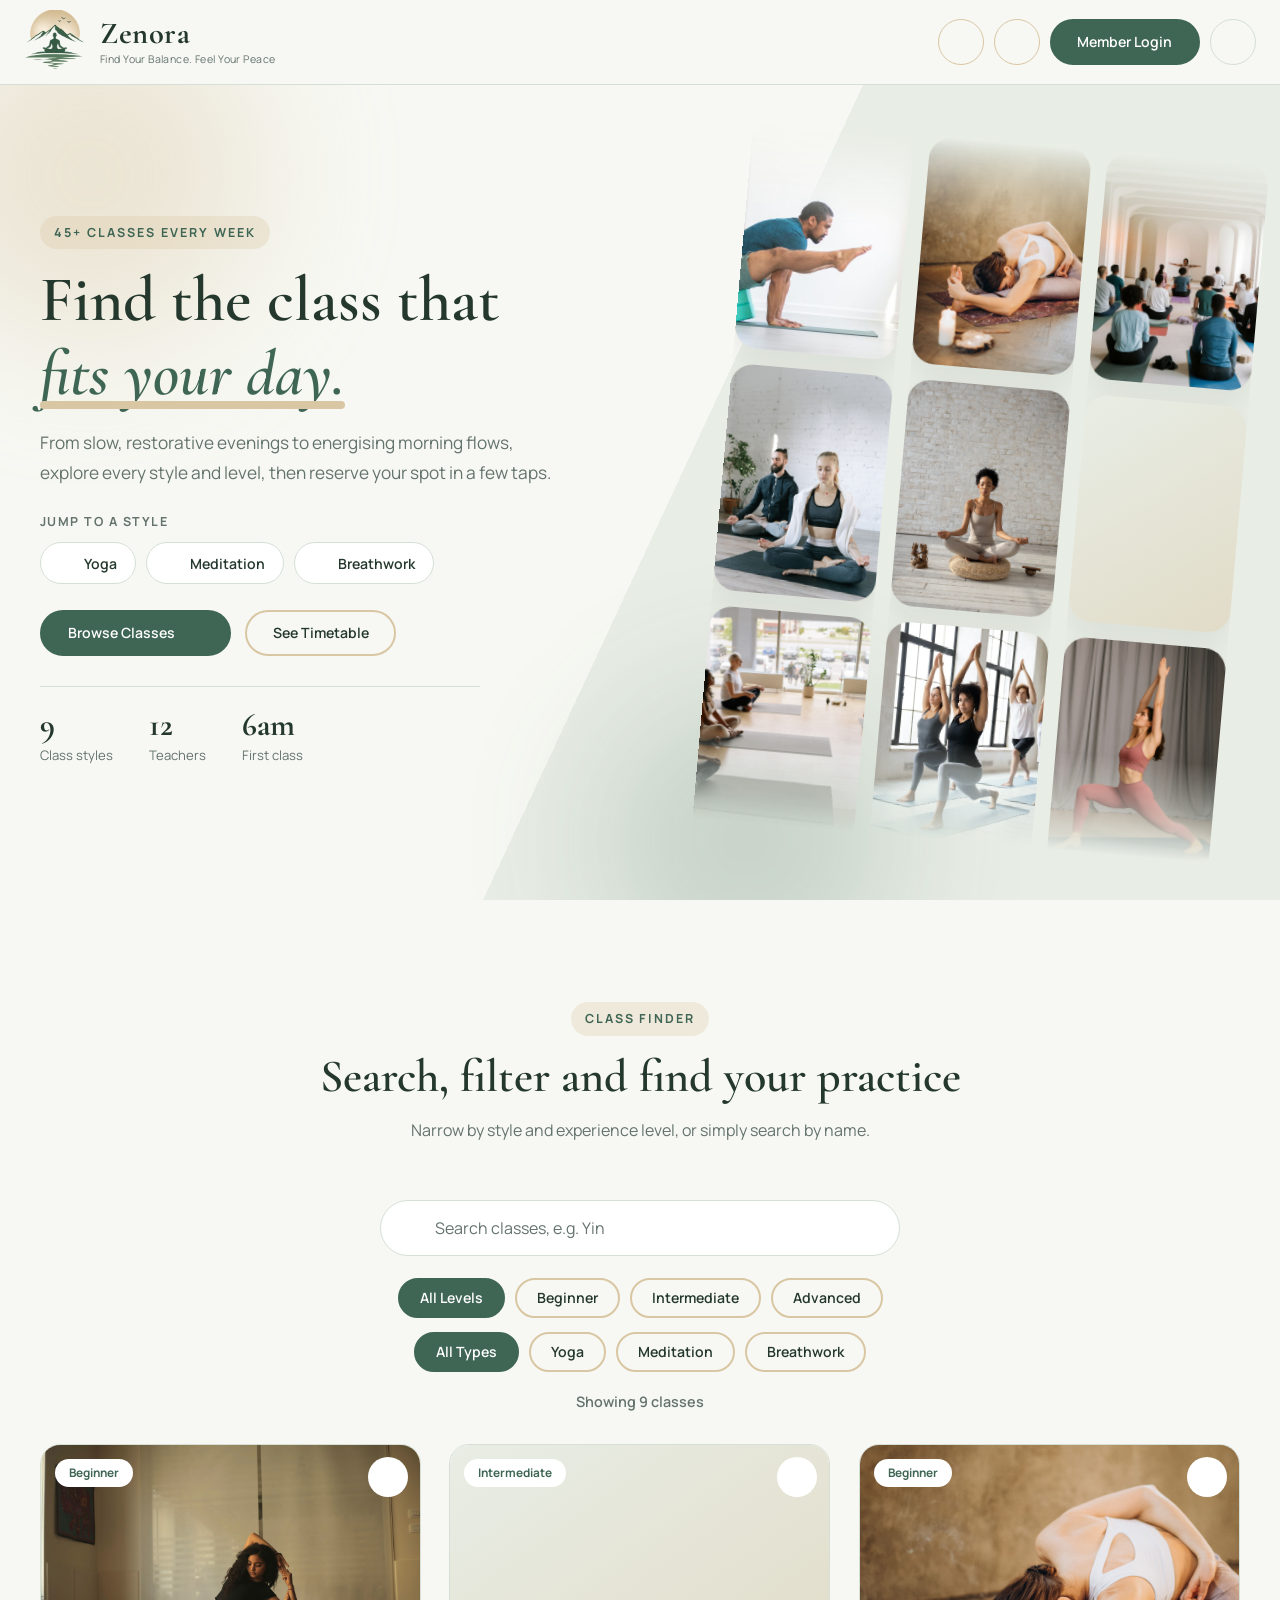
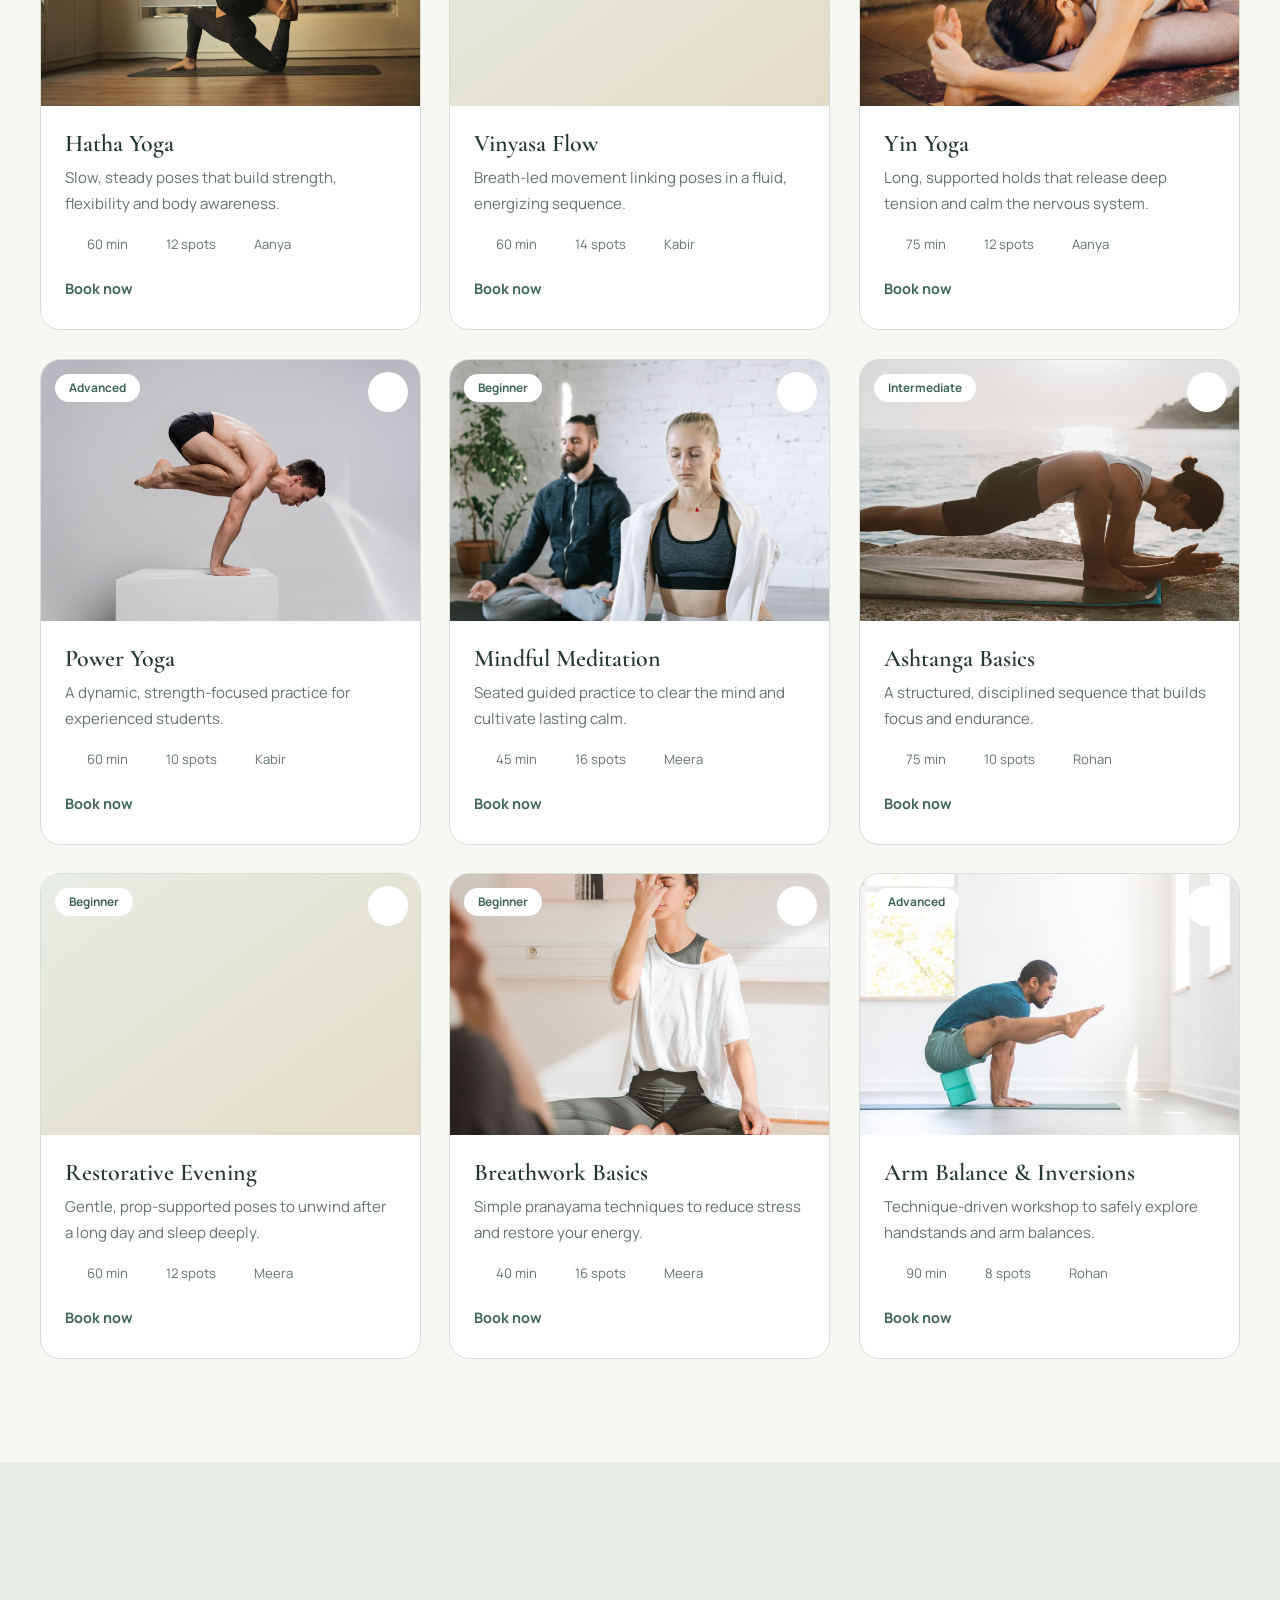
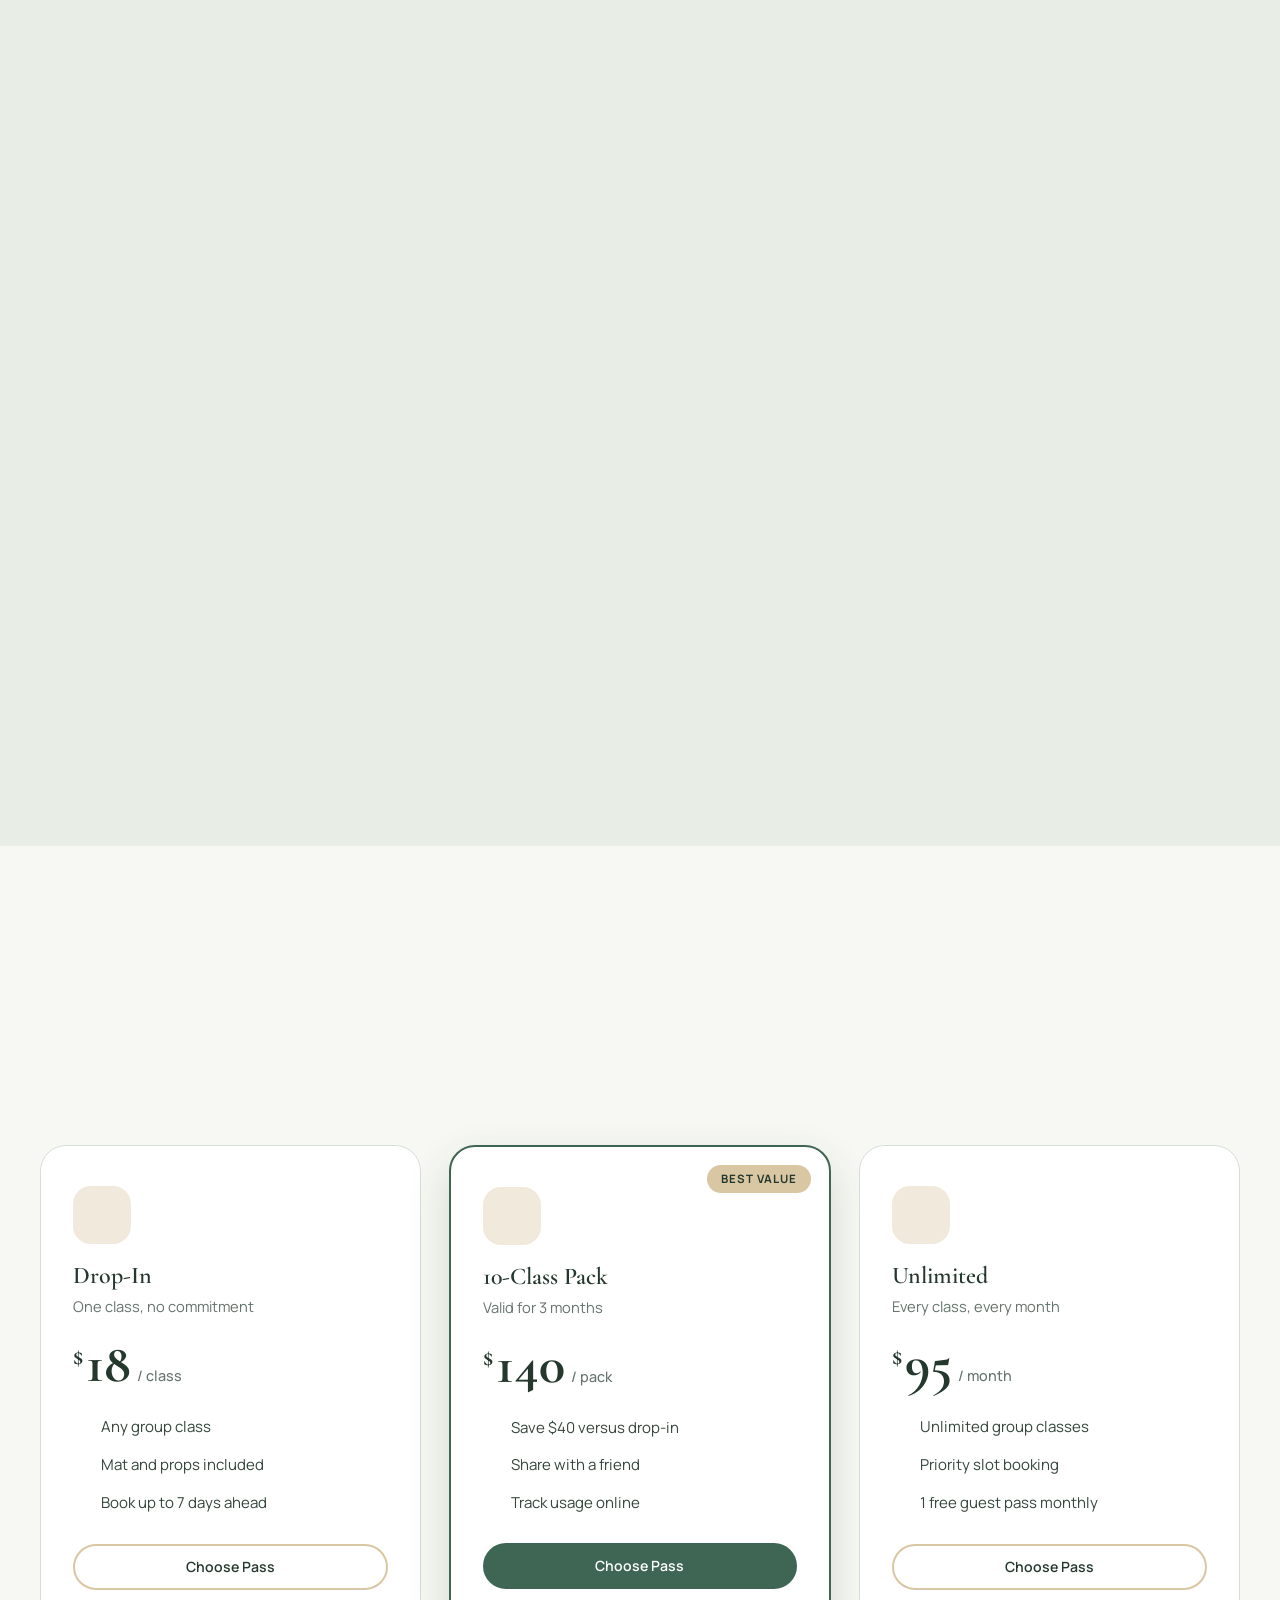
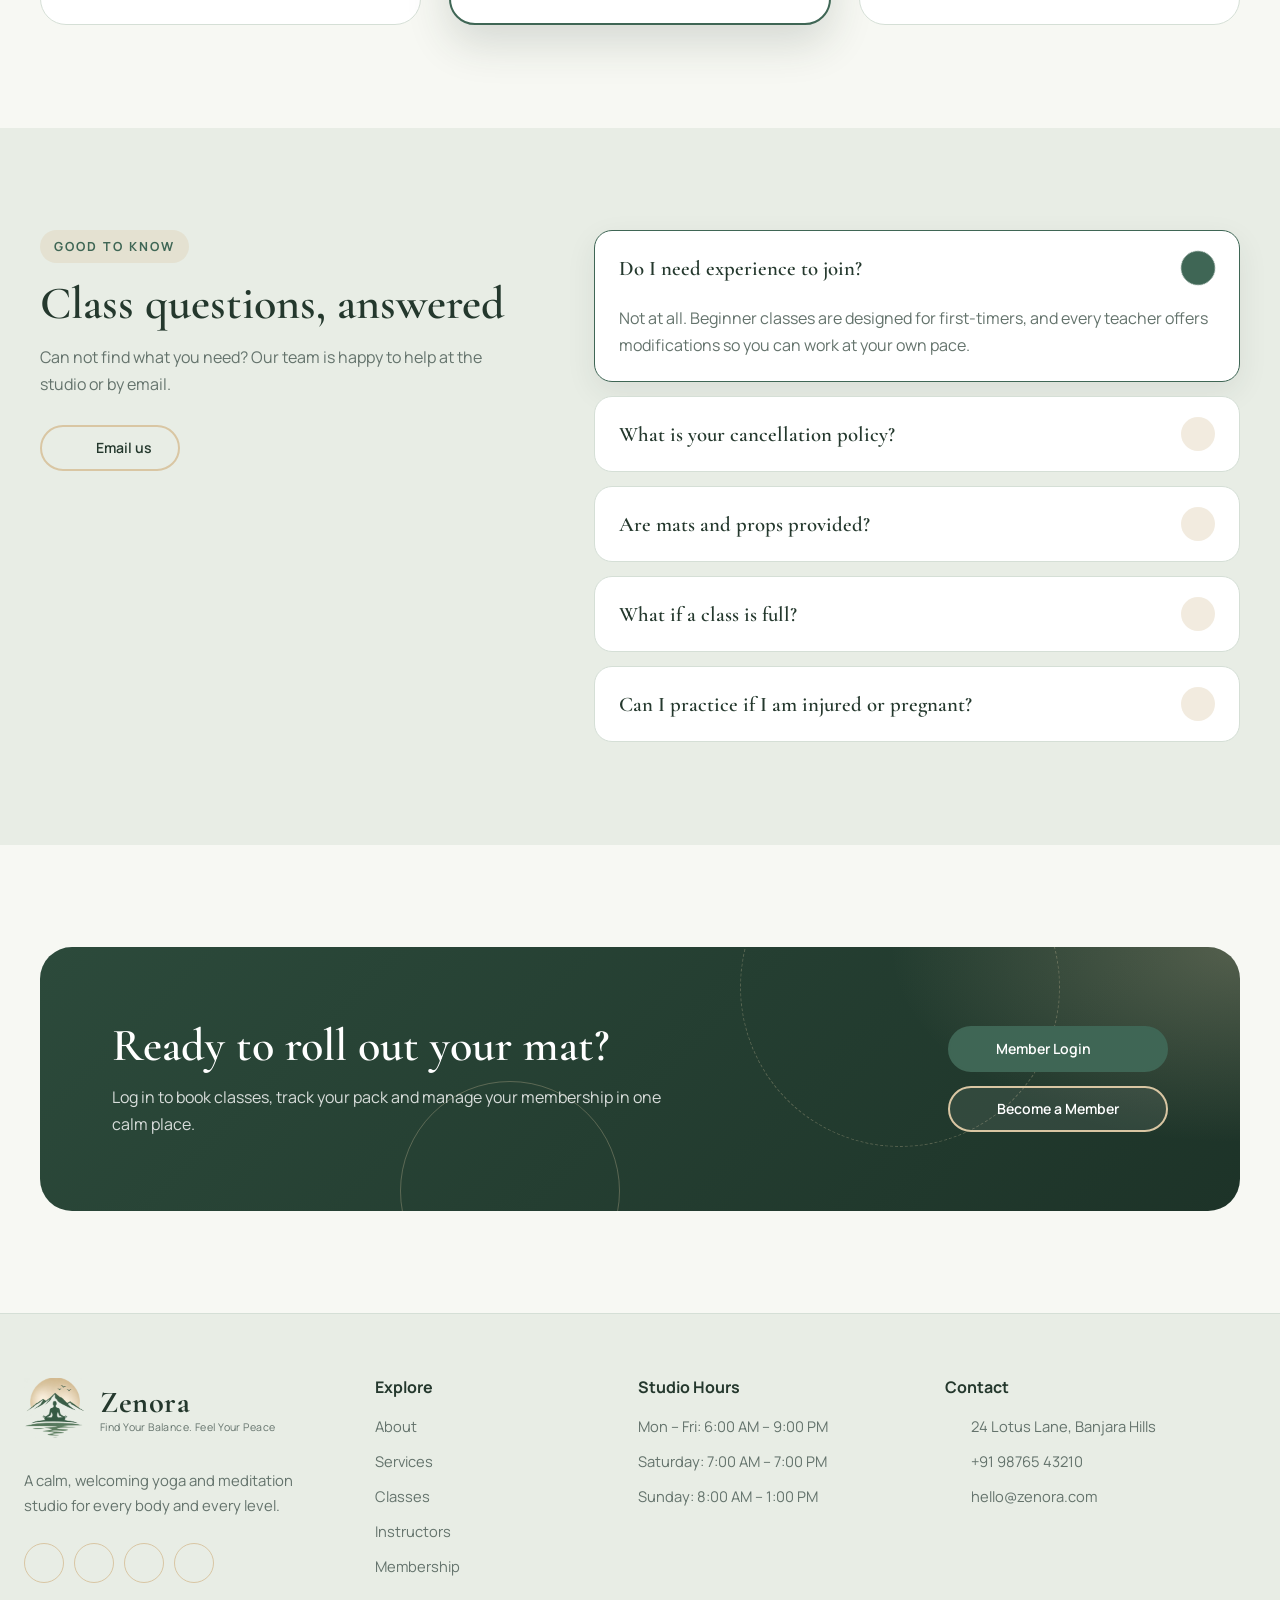
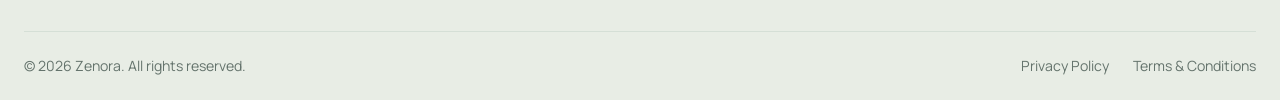
==== classes.html @ 4a1f75f4 "yoga studio" ====
<!DOCTYPE html>
<html lang="en" dir="ltr">

<head>
    <meta charset="UTF-8" />
    <meta name="viewport" content="width=device-width, initial-scale=1.0" />
    <title>Classes | Zenora Yoga & Meditation Studio</title>
    <meta name="description"
        content="Browse Zenora yoga, meditation and breathwork classes. Filter by level, view the weekly timetable and book your spot." />
    <link rel="icon" type="image/png" href="images/logo%201.png" />

    <!-- Apply saved theme + direction before paint (prevents flash) -->
    <script>
        try {
            var t = localStorage.getItem("zenora-theme");
            var d = localStorage.getItem("zenora-dir");
            if (t === "dark") document.documentElement.setAttribute("data-theme", "dark");
            if (d === "rtl") document.documentElement.setAttribute("dir", "rtl");
        } catch (e) { }
    </script>

    <link rel="preconnect" href="https://fonts.googleapis.com" />
    <link rel="preconnect" href="https://fonts.gstatic.com" crossorigin />
    <link
        href="https://fonts.googleapis.com/css2?family=Cormorant+Garamond:wght@500;600;700&family=Manrope:wght@400;500;600;700&display=swap"
        rel="stylesheet" />
    <link rel="stylesheet" href="classes.css" />
</head>

<body>

    <!-- ================= HEADER (3 equal-gap divs) ================= -->
    <header class="header" id="header">
        <div class="container header-inner">

            <!-- DIV 1: Logo + brand name + tagline -->
            <div class="header-brand">
                <a href="index.html" class="brand" aria-label="Zenora home">
                    <img class="brand-logo" src="images/logo%201.png" alt="" />
                    <span class="brand-text">
                        <span class="brand-name">Zenora</span>
                        <span class="brand-tagline">Find Your Balance. Feel Your Peace</span>
                    </span>
                </a>
            </div>

            <!-- DIV 2: Navigation links -->
            <nav class="nav" id="nav" aria-label="Main navigation">
                <ul class="nav-list">
                    <li class="has-dropdown">
                        <a href="index.html" aria-haspopup="true">Home <i data-lucide="chevron-down"
                                class="dd-icon"></i></a>
                        <ul class="dropdown">
                            <li><a href="index.html">Home 1 <small>Classic</small></a></li>
                            <li><a href="home-2.html">Home 2 <small>Premium</small></a></li>
                        </ul>
                    </li>
                    <li><a href="about.html">About</a></li>
                    <li><a href="services.html">Services</a></li>
                    <li><a href="classes.html" class="active">Classes</a></li>
                    <li><a href="instructors.html">Instructors</a></li>
                    <li><a href="membership.html">Membership</a></li>
                    <li><a href="dashboard.html">Dashboard</a></li>
                    <li class="nav-cta-item"><a href="login.html" class="btn btn-primary">Member Login</a></li>
                </ul>
            </nav>

            <!-- DIV 3: Action buttons + the single CTA -->
            <div class="header-actions">
                <button class="icon-btn" id="rtlToggle" aria-label="Toggle right-to-left layout" title="RTL / LTR">
                    <i data-lucide="arrow-left-right"></i>
                </button>
                <button class="icon-btn" id="themeToggle" aria-label="Toggle dark mode" title="Light / Dark">
                    <i data-lucide="moon" class="icon-moon"></i>
                    <i data-lucide="sun" class="icon-sun"></i>
                </button>
                <a href="login.html" class="btn btn-primary header-cta">Member Login</a>
                <button class="icon-btn burger" id="burger" aria-label="Open menu" aria-expanded="false">
                    <i data-lucide="menu"></i>
                </button>
            </div>

        </div>
    </header>

    <main>

        <!-- ================= 1. HERO (text panel + moving photo columns) ================= -->
        <section class="cl-hero" id="top">
            <span class="cl-blob cl-blob-1"></span>
            <span class="cl-blob cl-blob-2"></span>

            <div class="container cl-hero-inner">
                <div class="cl-hero-copy">
                    <span class="eyebrow cl-fade" style="--d:.1s">45+ Classes Every Week</span>
                    <h1 class="cl-fade" style="--d:.2s">Find the class that <span class="cl-underline">fits your day.</span></h1>
                    <p class="cl-hero-lead cl-fade" style="--d:.3s">
                        From slow, restorative evenings to energising morning flows, explore every style and level,
                        then reserve your spot in a few taps.
                    </p>

                    <div class="cl-quick cl-fade" style="--d:.4s">
                        <span>Jump to a style</span>
                        <div class="cl-quick-row">
                            <button data-jump="yoga"><i data-lucide="flower-2"></i> Yoga</button>
                            <button data-jump="meditation"><i data-lucide="brain"></i> Meditation</button>
                            <button data-jump="breathwork"><i data-lucide="wind"></i> Breathwork</button>
                        </div>
                    </div>

                    <div class="cl-hero-btns cl-fade" style="--d:.5s">
                        <a href="#finder" class="btn btn-primary">Browse Classes <i data-lucide="arrow-down"></i></a>
                        <a href="#timetable" class="btn btn-secondary">See Timetable</a>
                    </div>

                    <div class="cl-hero-stats cl-fade" style="--d:.6s">
                        <div><strong>9</strong><span>Class styles</span></div>
                        <div><strong>12</strong><span>Teachers</span></div>
                        <div><strong>6am</strong><span>First class</span></div>
                    </div>
                </div>

                <div class="cl-hero-reel" aria-hidden="true">
                    <div class="cl-col cl-col-up">
                        <div class="cl-track">
                            <div class="cl-tile"><img src="./images/arm balance.jpg" alt="" onerror="this.style.display='none'" /></div>
                            <div class="cl-tile"><img src="./images/meditation1.jpg" alt="" onerror="this.style.display='none'" /></div>
                            <div class="cl-tile"><img src="./images/group.jpg" alt="" onerror="this.style.display='none'" /></div>
                            <div class="cl-tile"><img src="./images/power yoga.jpg" alt="" onerror="this.style.display='none'" /></div>
                            <div class="cl-tile"><img src="./images/yoga 1.jpg" alt="" onerror="this.style.display='none'" /></div>
                            <div class="cl-tile"><img src="./images/hatha yoga.jpg" alt="" onerror="this.style.display='none'" /></div>
                        </div>
                    </div>
                    <div class="cl-col cl-col-down">
                        <div class="cl-track">
                            <div class="cl-tile"><img src="./images/yin yoga.jpg" alt="" onerror="this.style.display='none'" /></div>
                            <div class="cl-tile"><img src="./images/meditation.jpg" alt="" onerror="this.style.display='none'" /></div>
                            <div class="cl-tile"><img src="./images/yoga 3.jpg" alt="" onerror="this.style.display='none'" /></div>
                            <div class="cl-tile"><img src="./images/breath.jpg" alt="" onerror="this.style.display='none'" /></div>
                            <div class="cl-tile"><img src="https://images.pexels.com/photos/4534605/pexels-photo-4534605.jpeg?auto=compress&cs=tinysrgb&w=700" alt="" onerror="this.style.display='none'" /></div>
                            <div class="cl-tile"><img src="./images/group class1.jpg" alt="" onerror="this.style.display='none'" /></div>
                        </div>
                    </div>
                    <div class="cl-col cl-col-up cl-col-slow">
                        <div class="cl-track">
                            <div class="cl-tile"><img src="./images/wellness.jpg" alt="" onerror="this.style.display='none'" /></div>
                            <div class="cl-tile"><img src="https://images.pexels.com/photos/3822139/pexels-photo-3822139.jpeg?auto=compress&cs=tinysrgb&w=700" alt="" onerror="this.style.display='none'" /></div>
                            <div class="cl-tile"><img src="./images/yoga flow.jpg" alt="" onerror="this.style.display='none'" /></div>
                            <div class="cl-tile"><img src="./images/hatha yoga.jpg" alt="" onerror="this.style.display='none'" /></div>
                            <div class="cl-tile"><img src="https://images.pexels.com/photos/3822139/pexels-photo-3822139.jpeg?auto=compress&cs=tinysrgb&w=700" alt="" onerror="this.style.display='none'" /></div>
                            <div class="cl-tile"><img src="./images/astanga yoga.jpg" alt="" onerror="this.style.display='none'" /></div>
                        </div>
                    </div>
                </div>
            </div>
        </section>

        <!-- ================= 2. CLASS FINDER ================= -->
        <section class="section" id="finder">
            <div class="container">
                <div class="section-head cl-reveal">
                    <span class="eyebrow">Class Finder</span>
                    <h2>Search, filter and find your practice</h2>
                    <p>Narrow by style and experience level, or simply search by name.</p>
                </div>

                <div class="cl-tools cl-reveal">
                    <label class="cl-search">
                        <i data-lucide="search"></i>
                        <input type="search" id="clSearch" placeholder="Search classes, e.g. Yin" autocomplete="off" />
                    </label>
                    <div class="cl-chip-groups">
                        <div class="cl-chips" id="levelChips" aria-label="Filter by level">
                            <button class="cl-chip active" data-level="all">All Levels</button>
                            <button class="cl-chip" data-level="beginner">Beginner</button>
                            <button class="cl-chip" data-level="intermediate">Intermediate</button>
                            <button class="cl-chip" data-level="advanced">Advanced</button>
                        </div>
                        <div class="cl-chips" id="typeChips" aria-label="Filter by type">
                            <button class="cl-chip active" data-type="all">All Types</button>
                            <button class="cl-chip" data-type="yoga">Yoga</button>
                            <button class="cl-chip" data-type="meditation">Meditation</button>
                            <button class="cl-chip" data-type="breathwork">Breathwork</button>
                        </div>
                    </div>
                </div>

                <p class="cl-count" id="clCount" aria-live="polite"></p>

                <div class="cl-grid" id="clGrid">

                    <article class="cl-card" data-level="beginner" data-type="yoga" data-name="hatha yoga">
                        <div class="cl-card-img">
                            <img src="./images/hatha yoga.jpg" alt="Hatha yoga pose on a mat" loading="lazy" onerror="this.style.display='none'" />
                            <span class="cl-tag">Beginner</span>
                            <button class="cl-fav" aria-label="Save class"><i data-lucide="heart"></i></button>
                        </div>
                        <div class="cl-card-body">
                            <h3>Hatha Yoga</h3>
                            <p>Slow, steady poses that build strength, flexibility and body awareness.</p>
                            <div class="cl-meta"><span><i data-lucide="clock"></i> 60 min</span><span><i data-lucide="users"></i> 12 spots</span><span><i data-lucide="user-round"></i> Aanya</span></div>
                            <a href="#timetable" class="cl-book" data-class="Hatha Yoga">Book now <i data-lucide="arrow-right" class="flip"></i></a>
                        </div>
                    </article>

                    <article class="cl-card" data-level="intermediate" data-type="yoga" data-name="vinyasa flow">
                        <div class="cl-card-img">
                            <img src="https://images.pexels.com/photos/4534605/pexels-photo-4534605.jpeg?auto=compress&cs=tinysrgb&w=800" alt="Vinyasa flow pose in a bright space" loading="lazy" onerror="this.style.display='none'" />
                            <span class="cl-tag">Intermediate</span>
                            <button class="cl-fav" aria-label="Save class"><i data-lucide="heart"></i></button>
                        </div>
                        <div class="cl-card-body">
                            <h3>Vinyasa Flow</h3>
                            <p>Breath-led movement linking poses in a fluid, energizing sequence.</p>
                            <div class="cl-meta"><span><i data-lucide="clock"></i> 60 min</span><span><i data-lucide="users"></i> 14 spots</span><span><i data-lucide="user-round"></i> Kabir</span></div>
                            <a href="#timetable" class="cl-book" data-class="Vinyasa Flow">Book now <i data-lucide="arrow-right" class="flip"></i></a>
                        </div>
                    </article>

                    <article class="cl-card" data-level="beginner" data-type="yoga" data-name="yin yoga">
                        <div class="cl-card-img">
                            <img src="./images/yin yoga.jpg" alt="Yoga mat and plants for yin yoga" loading="lazy" onerror="this.style.display='none'" />
                            <span class="cl-tag">Beginner</span>
                            <button class="cl-fav" aria-label="Save class"><i data-lucide="heart"></i></button>
                        </div>
                        <div class="cl-card-body">
                            <h3>Yin Yoga</h3>
                            <p>Long, supported holds that release deep tension and calm the nervous system.</p>
                            <div class="cl-meta"><span><i data-lucide="clock"></i> 75 min</span><span><i data-lucide="users"></i> 12 spots</span><span><i data-lucide="user-round"></i> Aanya</span></div>
                            <a href="#timetable" class="cl-book" data-class="Yin Yoga">Book now <i data-lucide="arrow-right" class="flip"></i></a>
                        </div>
                    </article>

                    <article class="cl-card" data-level="advanced" data-type="yoga" data-name="power yoga">
                        <div class="cl-card-img">
                            <img src="./images/power yoga.jpg" alt="Power yoga pose in a bright studio" loading="lazy" onerror="this.style.display='none'" />
                            <span class="cl-tag">Advanced</span>
                            <button class="cl-fav" aria-label="Save class"><i data-lucide="heart"></i></button>
                        </div>
                        <div class="cl-card-body">
                            <h3>Power Yoga</h3>
                            <p>A dynamic, strength-focused practice for experienced students.</p>
                            <div class="cl-meta"><span><i data-lucide="clock"></i> 60 min</span><span><i data-lucide="users"></i> 10 spots</span><span><i data-lucide="user-round"></i> Kabir</span></div>
                            <a href="#timetable" class="cl-book" data-class="Power Yoga">Book now <i data-lucide="arrow-right" class="flip"></i></a>
                        </div>
                    </article>

                    <article class="cl-card" data-level="beginner" data-type="meditation" data-name="mindful meditation">
                        <div class="cl-card-img">
                            <img src="./images/meditation1.jpg" alt="Quiet studio for guided meditation" loading="lazy" onerror="this.style.display='none'" />
                            <span class="cl-tag">Beginner</span>
                            <button class="cl-fav" aria-label="Save class"><i data-lucide="heart"></i></button>
                        </div>
                        <div class="cl-card-body">
                            <h3>Mindful Meditation</h3>
                            <p>Seated guided practice to clear the mind and cultivate lasting calm.</p>
                            <div class="cl-meta"><span><i data-lucide="clock"></i> 45 min</span><span><i data-lucide="users"></i> 16 spots</span><span><i data-lucide="user-round"></i> Meera</span></div>
                            <a href="#timetable" class="cl-book" data-class="Mindful Meditation">Book now <i data-lucide="arrow-right" class="flip"></i></a>
                        </div>
                    </article>

                    <article class="cl-card" data-level="intermediate" data-type="yoga" data-name="ashtanga basics">
                        <div class="cl-card-img">
                            <img src="./images/astanga yoga.jpg" alt="Ashtanga yoga practice" loading="lazy" style="object-position:center 25%" onerror="this.style.display='none'" />
                            <span class="cl-tag">Intermediate</span>
                            <button class="cl-fav" aria-label="Save class"><i data-lucide="heart"></i></button>
                        </div>
                        <div class="cl-card-body">
                            <h3>Ashtanga Basics</h3>
                            <p>A structured, disciplined sequence that builds focus and endurance.</p>
                            <div class="cl-meta"><span><i data-lucide="clock"></i> 75 min</span><span><i data-lucide="users"></i> 10 spots</span><span><i data-lucide="user-round"></i> Rohan</span></div>
                            <a href="#timetable" class="cl-book" data-class="Ashtanga Basics">Book now <i data-lucide="arrow-right" class="flip"></i></a>
                        </div>
                    </article>

                    <article class="cl-card" data-level="beginner" data-type="yoga" data-name="restorative evening">
                        <div class="cl-card-img">
                            <img src="https://images.pexels.com/photos/3822139/pexels-photo-3822139.jpeg?auto=compress&cs=tinysrgb&w=800" alt="Restorative yoga in soft light" loading="lazy" onerror="this.style.display='none'" />
                            <span class="cl-tag">Beginner</span>
                            <button class="cl-fav" aria-label="Save class"><i data-lucide="heart"></i></button>
                        </div>
                        <div class="cl-card-body">
                            <h3>Restorative Evening</h3>
                            <p>Gentle, prop-supported poses to unwind after a long day and sleep deeply.</p>
                            <div class="cl-meta"><span><i data-lucide="clock"></i> 60 min</span><span><i data-lucide="users"></i> 12 spots</span><span><i data-lucide="user-round"></i> Meera</span></div>
                            <a href="#timetable" class="cl-book" data-class="Restorative Evening">Book now <i data-lucide="arrow-right" class="flip"></i></a>
                        </div>
                    </article>

                    <article class="cl-card" data-level="beginner" data-type="breathwork" data-name="breathwork basics pranayama">
                        <div class="cl-card-img">
                            <img src="./images/breath.jpg" alt="Calm space for breathwork" loading="lazy" style="object-position:center 70%" onerror="this.style.display='none'" />
                            <span class="cl-tag">Beginner</span>
                            <button class="cl-fav" aria-label="Save class"><i data-lucide="heart"></i></button>
                        </div>
                        <div class="cl-card-body">
                            <h3>Breathwork Basics</h3>
                            <p>Simple pranayama techniques to reduce stress and restore your energy.</p>
                            <div class="cl-meta"><span><i data-lucide="clock"></i> 40 min</span><span><i data-lucide="users"></i> 16 spots</span><span><i data-lucide="user-round"></i> Meera</span></div>
                            <a href="#timetable" class="cl-book" data-class="Breathwork Basics">Book now <i data-lucide="arrow-right" class="flip"></i></a>
                        </div>
                    </article>

                    <article class="cl-card" data-level="advanced" data-type="yoga" data-name="arm balance and inversions">
                        <div class="cl-card-img">
                            <img src="./images/arm balance.jpg" alt="Advanced arm balance practice" loading="lazy" style="object-position:center 30%" onerror="this.style.display='none'" />
                            <span class="cl-tag">Advanced</span>
                            <button class="cl-fav" aria-label="Save class"><i data-lucide="heart"></i></button>
                        </div>
                        <div class="cl-card-body">
                            <h3>Arm Balance &amp; Inversions</h3>
                            <p>Technique-driven workshop to safely explore handstands and arm balances.</p>
                            <div class="cl-meta"><span><i data-lucide="clock"></i> 90 min</span><span><i data-lucide="users"></i> 8 spots</span><span><i data-lucide="user-round"></i> Rohan</span></div>
                            <a href="#timetable" class="cl-book" data-class="Arm Balance & Inversions">Book now <i data-lucide="arrow-right" class="flip"></i></a>
                        </div>
                    </article>
                </div>

                <div class="cl-empty" id="clEmpty" hidden>
                    <i data-lucide="search-x"></i>
                    <h3>No classes match yet</h3>
                    <p>Try a different level or type, or clear your search.</p>
                    <button class="btn btn-secondary" id="clReset">Reset filters</button>
                </div>
            </div>
        </section>

        <!-- ================= 3. WEEKLY TIMETABLE ================= -->
        <section class="section alt" id="timetable">
            <div class="container">
                <div class="section-head cl-reveal">
                    <span class="eyebrow">Weekly Timetable</span>
                    <h2>Pick a day, reserve your spot</h2>
                    <p>Live availability for every session. Tap Book to hold your place.</p>
                </div>

                <div class="cl-days cl-reveal" id="clDays" role="tablist" aria-label="Days of the week"></div>

                <div class="cl-table cl-reveal" id="clTable" aria-live="polite"></div>
            </div>
        </section>

        <!-- ================= 4. CHOOSE BY GOAL ================= -->
        <section class="section" id="goals">
            <div class="container">
                <div class="section-head cl-reveal">
                    <span class="eyebrow">Choose by Goal</span>
                    <h2>What do you want to feel today?</h2>
                    <p>Not sure where to begin? Start with how you want to feel and we will point you to the right class.</p>
                </div>
                <div class="cl-goals">
                    <article class="cl-goal cl-reveal">
                        <img src="https://unsplash.com/photos/bHEoayA42qg/download?force=true&w=900" alt="Calm yoga space for relaxation" loading="lazy" onerror="this.style.display='none'" />
                        <div class="cl-goal-shade"></div>
                        <div class="cl-goal-content">
                            <span class="cl-goal-icon"><i data-lucide="moon-star"></i></span>
                            <h3>Relax &amp; Unwind</h3>
                            <p>Yin, Restorative Evening and Breathwork to soften stress and sleep better.</p>
                            <a href="#finder" class="cl-goal-link" data-goal="relax">View classes <i data-lucide="arrow-right" class="flip"></i></a>
                        </div>
                    </article>
                    <article class="cl-goal cl-reveal" style="--d:.12s">
                        <img src="https://unsplash.com/photos/ETKSPU06AGI/download?force=true&w=900" alt="Strong yoga pose for strength" loading="lazy" onerror="this.style.display='none'" />
                        <div class="cl-goal-shade"></div>
                        <div class="cl-goal-content">
                            <span class="cl-goal-icon"><i data-lucide="dumbbell"></i></span>
                            <h3>Build Strength</h3>
                            <p>Power, Vinyasa and Ashtanga to build endurance, stability and heat.</p>
                            <a href="#finder" class="cl-goal-link" data-goal="strength">View classes <i data-lucide="arrow-right" class="flip"></i></a>
                        </div>
                    </article>
                    <article class="cl-goal cl-reveal" style="--d:.24s">
                        <img src="https://unsplash.com/photos/5Io0sH2XEdk/download?force=true&w=900" alt="Quiet studio for focus and meditation" loading="lazy" onerror="this.style.display='none'" />
                        <div class="cl-goal-shade"></div>
                        <div class="cl-goal-content">
                            <span class="cl-goal-icon"><i data-lucide="brain"></i></span>
                            <h3>Focus &amp; Clarity</h3>
                            <p>Mindful Meditation and Breathwork to quiet the mind and sharpen attention.</p>
                            <a href="#finder" class="cl-goal-link" data-goal="focus">View classes <i data-lucide="arrow-right" class="flip"></i></a>
                        </div>
                    </article>
                </div>
            </div>
        </section>

        <!-- ================= 5. YOUR FIRST CLASS ================= -->
        <section class="section alt" id="first-class">
            <div class="container cl-first">
                <div class="cl-first-text cl-reveal">
                    <span class="eyebrow">Your First Class</span>
                    <h2>New to Zenora? It is simpler than you think</h2>
                    <p>We handle the details so you can simply show up and breathe. Here is how a first visit works.</p>

                    <ol class="cl-steps">
                        <li>
                            <span class="cl-step-num">1</span>
                            <div><h3>Choose a class</h3><p>Pick a beginner-friendly session from the finder or timetable.</p></div>
                        </li>
                        <li>
                            <span class="cl-step-num">2</span>
                            <div><h3>Reserve your spot</h3><p>Book online in seconds and receive an instant confirmation.</p></div>
                        </li>
                        <li>
                            <span class="cl-step-num">3</span>
                            <div><h3>Arrive 10 minutes early</h3><p>Meet your teacher, settle in and tell us about any injuries.</p></div>
                        </li>
                        <li>
                            <span class="cl-step-num">4</span>
                            <div><h3>Practice and unwind</h3><p>Mats, props and tea are on us. Just bring water and comfy clothes.</p></div>
                        </li>
                    </ol>
                </div>

                <div class="cl-first-media cl-reveal" style="--d:.15s">
                    <div class="cl-first-photo">
                        <img src="./images/yoga 2.jpg" alt="Student practicing yoga at Zenora" loading="lazy" onerror="this.style.display='none'" />
                    </div>
                    <div class="cl-bring">
                        <h4><i data-lucide="backpack"></i> What to bring</h4>
                        <ul>
                            <li><i data-lucide="check"></i> Water bottle</li>
                            <li><i data-lucide="check"></i> Comfortable clothing</li>
                            <li><i data-lucide="check"></i> Small towel (optional)</li>
                            <li><i data-lucide="check"></i> An open mind</li>
                        </ul>
                    </div>
                </div>
            </div>
        </section>

        <!-- ================= 6. PASSES ================= -->
        <section class="section" id="passes">
            <div class="container">
                <div class="section-head cl-reveal">
                    <span class="eyebrow">Class Passes</span>
                    <h2>Pay as you go or practice unlimited</h2>
                    <p>Flexible ways to book every class you love.</p>
                </div>
                <div class="cl-passes">
                    <article class="cl-pass cl-reveal">
                        <span class="cl-pass-icon"><i data-lucide="ticket"></i></span>
                        <h3>Drop-In</h3>
                        <p class="cl-pass-desc">One class, no commitment</p>
                        <div class="cl-price"><span>$</span>18<small>/ class</small></div>
                        <ul>
                            <li><i data-lucide="check"></i> Any group class</li>
                            <li><i data-lucide="check"></i> Mat and props included</li>
                            <li><i data-lucide="check"></i> Book up to 7 days ahead</li>
                        </ul>
                        <a href="membership.html" class="btn btn-secondary">Choose Pass</a>
                    </article>
                    <article class="cl-pass cl-pass-pop cl-reveal" style="--d:.12s">
                        <span class="cl-pop">Best Value</span>
                        <span class="cl-pass-icon"><i data-lucide="layers"></i></span>
                        <h3>10-Class Pack</h3>
                        <p class="cl-pass-desc">Valid for 3 months</p>
                        <div class="cl-price"><span>$</span>140<small>/ pack</small></div>
                        <ul>
                            <li><i data-lucide="check"></i> Save $40 versus drop-in</li>
                            <li><i data-lucide="check"></i> Share with a friend</li>
                            <li><i data-lucide="check"></i> Track usage online</li>
                        </ul>
                        <a href="membership.html" class="btn btn-primary">Choose Pass</a>
                    </article>
                    <article class="cl-pass cl-reveal" style="--d:.24s">
                        <span class="cl-pass-icon"><i data-lucide="infinity"></i></span>
                        <h3>Unlimited</h3>
                        <p class="cl-pass-desc">Every class, every month</p>
                        <div class="cl-price"><span>$</span>95<small>/ month</small></div>
                        <ul>
                            <li><i data-lucide="check"></i> Unlimited group classes</li>
                            <li><i data-lucide="check"></i> Priority slot booking</li>
                            <li><i data-lucide="check"></i> 1 free guest pass monthly</li>
                        </ul>
                        <a href="membership.html" class="btn btn-secondary">Choose Pass</a>
                    </article>
                </div>
            </div>
        </section>

        <!-- ================= 7. FAQ ================= -->
        <section class="section alt" id="faq">
            <div class="container cl-faq-wrap">
                <div class="cl-faq-intro cl-reveal">
                    <span class="eyebrow">Good to Know</span>
                    <h2>Class questions, answered</h2>
                    <p>Can not find what you need? Our team is happy to help at the studio or by email.</p>
                    <a href="mailto:hello@zenora.com" class="btn btn-secondary"><i data-lucide="mail"></i> Email us</a>
                </div>

                <div class="cl-faq cl-reveal" style="--d:.12s" id="clFaq">
                    <div class="cl-faq-item open">
                        <button class="cl-faq-q" aria-expanded="true"><span>Do I need experience to join?</span><i data-lucide="plus"></i></button>
                        <div class="cl-faq-a"><div><p>Not at all. Beginner classes are designed for first-timers, and every teacher offers modifications so you can work at your own pace.</p></div></div>
                    </div>
                    <div class="cl-faq-item">
                        <button class="cl-faq-q" aria-expanded="false"><span>What is your cancellation policy?</span><i data-lucide="plus"></i></button>
                        <div class="cl-faq-a"><div><p>You can cancel free of charge up to 4 hours before class. Later cancellations or no-shows use one class from your pack.</p></div></div>
                    </div>
                    <div class="cl-faq-item">
                        <button class="cl-faq-q" aria-expanded="false"><span>Are mats and props provided?</span><i data-lucide="plus"></i></button>
                        <div class="cl-faq-a"><div><p>Yes. We provide mats, blocks, straps and bolsters for every class. You are welcome to bring your own mat too.</p></div></div>
                    </div>
                    <div class="cl-faq-item">
                        <button class="cl-faq-q" aria-expanded="false"><span>What if a class is full?</span><i data-lucide="plus"></i></button>
                        <div class="cl-faq-a"><div><p>Join the waitlist from the timetable. If a spot opens you will be notified instantly and can confirm in one tap.</p></div></div>
                    </div>
                    <div class="cl-faq-item">
                        <button class="cl-faq-q" aria-expanded="false"><span>Can I practice if I am injured or pregnant?</span><i data-lucide="plus"></i></button>
                        <div class="cl-faq-a"><div><p>Often yes, with care. Please speak to your teacher before class so they can suggest safe adaptations, and check with your doctor first.</p></div></div>
                    </div>
                </div>
            </div>
        </section>

        <!-- ================= 8. CTA ================= -->
        <section class="cl-cta" id="join">
            <div class="container">
                <div class="cl-cta-box cl-reveal">
                    <span class="cl-cta-ring cl-cta-ring-1"></span>
                    <span class="cl-cta-ring cl-cta-ring-2"></span>
                    <div class="cl-cta-text">
                        <h2>Ready to roll out your mat?</h2>
                        <p>Log in to book classes, track your pack and manage your membership in one calm place.</p>
                    </div>
                    <div class="cl-cta-actions">
                        <a href="login.html" class="btn btn-light">Member Login <i data-lucide="arrow-right" class="flip"></i></a>
                        <a href="membership.html" class="btn btn-ghost">Become a Member</a>
                    </div>
                </div>
            </div>
        </section>

    </main>

    <!-- Toast -->
    <div class="cl-toast" id="clToast" role="status" aria-live="polite"><i data-lucide="check-circle-2"></i><span id="clToastMsg"></span></div>

    <!-- ================= FOOTER ================= -->
    <footer class="footer">
        <div class="container footer-grid">
            <div class="footer-brand">
                <a href="index.html" class="brand" aria-label="Zenora home">
                    <img class="brand-logo" src="images/logo%201.png" alt="" />
                    <span class="brand-text">
                        <span class="brand-name">Zenora</span>
                        <span class="brand-tagline">Find Your Balance. Feel Your Peace</span>
                    </span>
                </a>
                <p>A calm, welcoming yoga and meditation studio for every body and every level.</p>
                <div class="socials">
                    <a href="#" aria-label="Facebook"><i data-lucide="facebook"></i></a>
                    <a href="#" aria-label="Instagram"><i data-lucide="instagram"></i></a>
                    <a href="#" aria-label="Twitter"><i data-lucide="twitter"></i></a>
                    <a href="#" aria-label="YouTube"><i data-lucide="youtube"></i></a>
                </div>
            </div>

            <div>
                <h4>Explore</h4>
                <ul class="footer-links">
                    <li><a href="about.html">About</a></li>
                    <li><a href="services.html">Services</a></li>
                    <li><a href="classes.html">Classes</a></li>
                    <li><a href="instructors.html">Instructors</a></li>
                    <li><a href="membership.html">Membership</a></li>
                </ul>
            </div>

            <div>
                <h4>Studio Hours</h4>
                <ul class="footer-links plain">
                    <li>Mon – Fri: 6:00 AM – 9:00 PM</li>
                    <li>Saturday: 7:00 AM – 7:00 PM</li>
                    <li>Sunday: 8:00 AM – 1:00 PM</li>
                </ul>
            </div>

            <div>
                <h4>Contact</h4>
                <ul class="footer-links plain">
                    <li><i data-lucide="map-pin"></i> 24 Lotus Lane, Banjara Hills</li>
                    <li><i data-lucide="phone"></i> +91 98765 43210</li>
                    <li><i data-lucide="mail"></i> hello@zenora.com</li>
                </ul>
            </div>
        </div>

        <div class="container footer-bottom">
            <p>&copy; <span id="year">2026</span> Zenora. All rights reserved.</p>
            <div class="legal">
                <a href="privacy-policy.html">Privacy Policy</a>
                <a href="terms-and-conditions.html">Terms &amp; Conditions</a>
            </div>

        </div>
    </footer>

    <!-- Lucide icons (pinned version that includes social icons) -->
    <script src="https://unpkg.com/lucide@0.460.0/dist/umd/lucide.min.js"></script>
    <script src="classes.js"></script>
</body>

</html>
---- classes.css ----
/* =========================================================
   ZENORA – Classes page (self-contained stylesheet)
   ========================================================= */

/* LIGHT MODE */
:root {
    --primary: #3F6655;
    --secondary: #D9C6A3;
    --bg: #F7F8F3;
    --bg-alt: #E8EDE5;
    --card: #FFFFFF;
    --text: #34463B;
    --heading: #24382D;
    --text-muted: #64736C;
    --border: #D5DFD6;
    --header-bg: #F7F8F3;
    --footer-bg: #E8EDE5;

    --on-primary: #FFFFFF;
    --on-secondary: #24382D;
    --shadow: 0 10px 30px rgba(36, 56, 45, 0.08);
    --shadow-lg: 0 18px 44px rgba(36, 56, 45, 0.16);

    --header-h: 84px;
    --radius: 20px;
    --ease: cubic-bezier(.22, .61, .36, 1);
}

/* DARK MODE */
[data-theme="dark"] {
    --primary: #A8C7B2;
    --secondary: #D9C6A3;
    --bg: #141D19;
    --bg-alt: #1B2922;
    --card: #24352D;
    --text: #D9E8DC;
    --heading: #F1F5F0;
    --text-muted: #B1C0B6;
    --border: #3A5142;
    --header-bg: #141D19;
    --footer-bg: #1B2922;

    --on-primary: #141D19;
    --on-secondary: #141D19;
    --shadow: 0 10px 30px rgba(0, 0, 0, 0.35);
    --shadow-lg: 0 18px 44px rgba(0, 0, 0, 0.5);
}

/* ---------- Reset / base ---------- */
*,
*::before,
*::after {
    box-sizing: border-box;
    margin: 0;
    padding: 0;
}

html {
    scroll-behavior: smooth;
    scroll-padding-top: var(--header-h);
}

body {
    font-family: "Manrope", system-ui, sans-serif;
    background: var(--bg);
    color: var(--text);
    line-height: 1.7;
    transition: background .4s var(--ease), color .4s var(--ease);
    overflow-x: hidden;
}

img {
    display: block;
    max-width: 100%;
}

ul,
ol {
    list-style: none;
}

a {
    color: inherit;
    text-decoration: none;
}

button {
    font-family: inherit;
    cursor: pointer;
    border: none;
    background: none;
    color: inherit;
}

h1,
h2,
h3,
h4 {
    font-family: "Cormorant Garamond", serif;
    color: var(--heading);
    line-height: 1.15;
    font-weight: 600;
}

h1 {
    font-size: clamp(2.6rem, 5.4vw, 4.6rem);
}

h2 {
    font-size: clamp(2rem, 3.6vw, 3rem);
}

h3 {
    font-size: 1.5rem;
}

i[data-lucide],
svg.lucide {
    width: 20px;
    height: 20px;
    stroke-width: 1.75;
    flex-shrink: 0;
}

.container {
    width: min(1200px, 100% - 48px);
    margin-inline: auto;
}

:focus-visible {
    outline: 2px solid var(--primary);
    outline-offset: 3px;
    border-radius: 6px;
}

[dir="rtl"] .flip {
    transform: scaleX(-1);
}

/* ---------- Buttons ---------- */
.btn {
    display: inline-flex;
    align-items: center;
    justify-content: center;
    gap: .55rem;
    height: 46px;
    padding: 0 1.6rem;
    border-radius: 999px;
    border: 2px solid transparent;
    font-weight: 600;
    font-size: .88rem;
    white-space: nowrap;
    transition: background .3s var(--ease), color .3s var(--ease), border-color .3s var(--ease), transform .3s var(--ease), box-shadow .3s var(--ease);
}

.btn:active {
    transform: scale(.97);
}

.btn i,
.btn svg {
    transition: transform .3s var(--ease);
}

.btn:hover i,
.btn:hover svg {
    transform: translateX(4px);
}

[dir="rtl"] .btn:hover i,
[dir="rtl"] .btn:hover svg {
    transform: translateX(-4px) scaleX(-1);
}

.btn-primary {
    background: var(--primary);
    color: var(--on-primary);
    border-color: var(--primary);
}

.btn-primary:hover {
    background: var(--secondary);
    border-color: var(--secondary);
    color: var(--on-secondary);
    transform: translateY(-2px);
    box-shadow: var(--shadow);
}

.btn-secondary {
    background: transparent;
    color: var(--heading);
    border-color: var(--secondary);
}

.btn-secondary:hover {
    background: var(--secondary);
    border-color: var(--secondary);
    color: var(--on-secondary);
    transform: translateY(-2px);
    box-shadow: var(--shadow);
}

/* ---------- Header: 3 divs with EQUAL gaps ---------- */
.header {
    position: sticky;
    top: 0;
    z-index: 100;
    height: var(--header-h);
    background: var(--header-bg);
    border-bottom: 1px solid transparent;
    transition: background .4s var(--ease), border-color .3s, box-shadow .3s;
}

.header.scrolled {
    border-color: var(--border);
    box-shadow: 0 6px 20px rgba(0, 0, 0, .05);
}

.header .container,
.footer .container {
    width: min(1320px, 100% - 48px);
}

.header-inner {
    height: 100%;
    display: grid;
    grid-template-columns: auto auto auto;
    justify-content: space-between;
    align-items: center;
    column-gap: 24px;
}

.header-brand {
    display: flex;
    align-items: center;
}

.brand {
    display: inline-flex;
    align-items: center;
    gap: .75rem;
    color: var(--primary);
}

.brand-logo {
    width: 64px;
    height: 64px;
    object-fit: cover;
}

.brand-text {
    display: flex;
    flex-direction: column;
    line-height: 1.1;
}

.brand-name {
    font-family: "Cormorant Garamond", serif;
    font-size: 1.9rem;
    font-weight: 700;
    color: var(--heading);
    letter-spacing: .02em;
}

.brand-tagline {
    font-size: .66rem;
    letter-spacing: .04em;
    color: var(--text-muted);
    margin-top: 3px;
    white-space: nowrap;
}

.nav-list {
    display: flex;
    align-items: center;
    gap: 28px;
}

.nav-list>li>a:not(.btn) {
    position: relative;
    display: inline-flex;
    align-items: center;
    gap: 4px;
    font-weight: 600;
    font-size: .8rem;
    color: var(--text);
    padding: 6px 0;
    transition: color .3s;
    white-space: nowrap;
}

.nav-list>li>a:not(.btn)::after {
    content: "";
    position: absolute;
    inset-inline-start: 0;
    bottom: 0;
    height: 2px;
    width: 0;
    background: var(--secondary);
    transition: width .35s var(--ease);
}

.nav-list>li>a:not(.btn):hover,
.nav-list>li>a.active {
    color: var(--primary);
}

.nav-list>li>a:not(.btn):hover::after,
.nav-list>li>a.active::after {
    width: 100%;
}

.nav-cta-item {
    display: none;
}

.has-dropdown {
    position: relative;
}

.dd-icon {
    width: 16px !important;
    height: 16px !important;
    transition: transform .3s var(--ease);
}

.dropdown {
    position: absolute;
    top: calc(100% + 16px);
    inset-inline-start: -18px;
    min-width: 210px;
    padding: 8px;
    background: var(--card);
    border: 1px solid var(--border);
    border-radius: 16px;
    box-shadow: var(--shadow-lg);
    opacity: 0;
    visibility: hidden;
    transform: translateY(10px);
    transition: opacity .3s var(--ease), transform .3s var(--ease), visibility .3s;
}

.dropdown::before {
    content: "";
    position: absolute;
    inset-inline: 0;
    top: -18px;
    height: 18px;
}

.has-dropdown:hover .dropdown,
.has-dropdown:focus-within .dropdown,
.has-dropdown.open .dropdown {
    opacity: 1;
    visibility: visible;
    transform: none;
}

.has-dropdown:hover .dd-icon,
.has-dropdown:focus-within .dd-icon,
.has-dropdown.open .dd-icon {
    transform: rotate(180deg);
}

.dropdown a {
    display: flex;
    align-items: center;
    justify-content: space-between;
    gap: 16px;
    padding: 11px 14px;
    border-radius: 10px;
    font-weight: 600;
    font-size: .92rem;
    color: var(--text);
    transition: background .3s, color .3s, padding .3s var(--ease);
}

.dropdown a small {
    font-size: .72rem;
    font-weight: 600;
    color: var(--text-muted);
    letter-spacing: .04em;
}

.dropdown a:hover,
.dropdown a.current {
    background: color-mix(in srgb, var(--secondary) 30%, transparent);
    color: var(--primary);
    padding-inline-start: 20px;
}

.header-actions {
    display: flex;
    align-items: center;
    gap: 10px;
}

.icon-btn {
    width: 46px;
    height: 46px;
    border-radius: 50%;
    display: inline-grid;
    place-items: center;
    border: 1.5px solid var(--border);
    color: var(--heading);
    transition: background .3s, border-color .3s, transform .3s var(--ease);
}

.header-actions > .icon-btn:not(.burger) {
    border-color: var(--secondary);
}

.header-actions > .icon-btn:not(.burger):hover {
    border-color: var(--secondary);
    background: var(--secondary);
    color: var(--on-secondary);
}

.icon-btn:hover {
    border-color: var(--secondary);
    background: color-mix(in srgb, var(--secondary) 25%, transparent);
    transform: translateY(-2px);
}

.icon-btn:active {
    transform: scale(.94);
}

.icon-sun {
    display: none;
}

[data-theme="dark"] .icon-sun {
    display: block;
}

[data-theme="dark"] .icon-moon {
    display: none;
}

.burger {
    display: none;
}

/* ---------- Generic section ---------- */
.section {
    padding: clamp(64px, 8vw, 104px) 0;
}

.section.alt {
    background: var(--bg-alt);
}

.section-head {
    max-width: 680px;
    margin: 0 auto 56px;
    text-align: center;
}

.section-head p {
    color: var(--text-muted);
    margin-top: 14px;
}

.eyebrow {
    display: inline-block;
    margin-bottom: 14px;
    font-size: .78rem;
    font-weight: 700;
    letter-spacing: .16em;
    text-transform: uppercase;
    color: var(--primary);
    padding: 6px 14px;
    border-radius: 999px;
    background: color-mix(in srgb, var(--secondary) 30%, transparent);
}

/* =========================================================
   CLASSES PAGE – unique styles (prefix: cl-)
   ========================================================= */

.btn-light {
    background: var(--primary);
    color: var(--on-primary);
    border-color: var(--primary);
}

.btn-light:hover {
    background: var(--secondary);
    border-color: var(--secondary);
    color: var(--on-secondary);
    transform: translateY(-2px);
    box-shadow: 0 12px 28px rgba(0, 0, 0, .25);
}

.btn-ghost {
    background: rgba(255, 255, 255, .08);
    color: #fff;
    border-color: var(--secondary);
}

.btn-ghost:hover {
    background: var(--secondary);
    border-color: var(--secondary);
    color: var(--on-secondary);
    transform: translateY(-2px);
}

/* Scroll reveal */
.cl-reveal {
    opacity: 0;
    transform: translateY(40px);
    transition: opacity .9s var(--ease) var(--d, 0s), transform .9s var(--ease) var(--d, 0s);
}

.cl-reveal.in {
    opacity: 1;
    transform: none;
}

/* ---------- 1. HERO ---------- */
.cl-hero {
    position: relative;
    height: calc(100vh - var(--header-h));
    height: calc(100svh - var(--header-h));
    min-height: 620px;
    display: flex;
    align-items: center;
    overflow: hidden;
    isolation: isolate;
    background:
        linear-gradient(115deg, var(--bg) 0%, var(--bg) 52%, var(--bg-alt) 52%, var(--bg-alt) 100%);
}

.cl-blob {
    position: absolute;
    z-index: -1;
    border-radius: 50%;
    filter: blur(70px);
    opacity: .55;
}

.cl-blob-1 {
    width: 340px;
    height: 340px;
    top: -80px;
    inset-inline-start: -80px;
    background: color-mix(in srgb, var(--secondary) 70%, transparent);
    animation: clDrift 14s ease-in-out infinite;
}

.cl-blob-2 {
    width: 300px;
    height: 300px;
    bottom: -90px;
    inset-inline-end: 30%;
    background: color-mix(in srgb, var(--primary) 35%, transparent);
    animation: clDrift 17s ease-in-out infinite reverse;
}

@keyframes clDrift {

    0%,
    100% {
        transform: translate(0, 0);
    }

    50% {
        transform: translate(40px, 30px);
    }
}

.cl-hero-inner {
    height: 100%;
    display: grid;
    grid-template-columns: 1.1fr .9fr;
    align-items: center;
    gap: 48px;
}

.cl-hero-copy {
    padding-block: 28px;
}

.cl-fade {
    opacity: 0;
    transform: translateY(26px);
    animation: clFadeUp .9s var(--ease) forwards;
    animation-delay: var(--d, 0s);
}

@keyframes clFadeUp {
    to {
        opacity: 1;
        transform: none;
    }
}

.cl-hero h1 {
    margin-bottom: 18px;
    font-size: clamp(2.5rem, 5vw, 4.3rem);
}

.cl-underline {
    position: relative;
    display: inline-block;
    color: var(--primary);
    font-style: italic;
}

.cl-underline::after {
    content: "";
    position: absolute;
    inset-inline: 0;
    bottom: .02em;
    height: .12em;
    border-radius: 10px;
    background: var(--secondary);
    transform: scaleX(0);
    transform-origin: left;
    animation: clLine 1s var(--ease) 1s forwards;
}

[dir="rtl"] .cl-underline::after {
    transform-origin: right;
}

@keyframes clLine {
    to {
        transform: scaleX(1);
    }
}

.cl-hero-lead {
    font-size: 1.08rem;
    color: var(--text-muted);
    max-width: 520px;
    margin-bottom: 24px;
}

.cl-quick {
    margin-bottom: 26px;
}

.cl-quick>span {
    display: block;
    font-size: .78rem;
    font-weight: 700;
    letter-spacing: .12em;
    text-transform: uppercase;
    color: var(--text-muted);
    margin-bottom: 10px;
}

.cl-quick-row {
    display: flex;
    flex-wrap: wrap;
    gap: 10px;
}

.cl-quick-row button {
    display: inline-flex;
    align-items: center;
    gap: 8px;
    height: 42px;
    padding: 0 18px;
    border-radius: 999px;
    font-weight: 600;
    font-size: .88rem;
    background: var(--card);
    border: 1.5px solid var(--border);
    color: var(--heading);
    transition: transform .3s var(--ease), background .3s, border-color .3s, color .3s, box-shadow .3s;
}

.cl-quick-row button i {
    width: 17px;
    height: 17px;
    color: var(--primary);
    transition: color .3s, transform .4s var(--ease);
}

.cl-quick-row button:hover {
    transform: translateY(-3px);
    background: var(--secondary);
    border-color: var(--secondary);
    color: var(--on-secondary);
    box-shadow: var(--shadow);
}

.cl-quick-row button:hover i {
    color: var(--on-secondary);
    transform: rotate(-12deg) scale(1.15);
}

.cl-hero-btns {
    display: flex;
    flex-wrap: wrap;
    gap: 14px;
}

.cl-hero-stats {
    display: flex;
    gap: 36px;
    margin-top: 30px;
    padding-top: 22px;
    border-top: 1px solid var(--border);
    max-width: 440px;
}

.cl-hero-stats strong {
    display: block;
    font-family: "Cormorant Garamond", serif;
    font-size: 2rem;
    line-height: 1;
    color: var(--heading);
}

.cl-hero-stats span {
    font-size: .82rem;
    color: var(--text-muted);
}

/* Moving photo columns */
.cl-hero-reel {
    height: 100%;
    max-height: 700px;
    display: grid;
    grid-template-columns: repeat(3, 1fr);
    gap: 16px;
    transform: rotate(5deg);
    -webkit-mask-image: linear-gradient(180deg, transparent 0, #000 14%, #000 86%, transparent 100%);
    mask-image: linear-gradient(180deg, transparent 0, #000 14%, #000 86%, transparent 100%);
}

[dir="rtl"] .cl-hero-reel {
    transform: rotate(-5deg);
}

.cl-col {
    overflow: hidden;
}

.cl-track {
    display: grid;
    gap: 16px;
    animation: clUp 38s linear infinite;
}

.cl-col-down .cl-track {
    animation-name: clDown;
    animation-duration: 44s;
}

.cl-col-slow .cl-track {
    animation-duration: 52s;
}

.cl-hero-reel:hover .cl-track {
    animation-play-state: paused;
}

@keyframes clUp {
    to {
        transform: translateY(calc(-50% - 8px));
    }
}

@keyframes clDown {
    from {
        transform: translateY(calc(-50% - 8px));
    }

    to {
        transform: translateY(0);
    }
}

.cl-tile {
    aspect-ratio: 3 / 4.2;
    border-radius: 22px;
    overflow: hidden;
    box-shadow: var(--shadow);
    background: linear-gradient(145deg, var(--bg-alt), color-mix(in srgb, var(--secondary) 45%, var(--bg-alt)));
}

.cl-tile img {
    width: 100%;
    height: 100%;
    object-fit: cover;
    transition: transform 1s var(--ease);
}

.cl-tile:hover img {
    transform: scale(1.1);
}

/* ---------- 2. FINDER ---------- */
.cl-tools {
    display: grid;
    gap: 22px;
    margin-bottom: 18px;
}

.cl-search {
    display: flex;
    align-items: center;
    gap: 12px;
    max-width: 520px;
    width: 100%;
    margin-inline: auto;
    height: 56px;
    padding: 0 22px;
    border-radius: 999px;
    background: var(--card);
    border: 1.5px solid var(--border);
    transition: border-color .3s, box-shadow .3s var(--ease), transform .3s var(--ease);
}

.cl-search:focus-within {
    border-color: var(--primary);
    box-shadow: 0 0 0 5px color-mix(in srgb, var(--primary) 16%, transparent);
    transform: translateY(-2px);
}

.cl-search i {
    color: var(--primary);
}

.cl-search input {
    flex: 1;
    min-width: 0;
    height: 100%;
    border: none;
    outline: none;
    background: transparent;
    font-family: inherit;
    font-size: 1rem;
    color: var(--heading);
}

.cl-search input::placeholder {
    color: var(--text-muted);
}

.cl-chip-groups {
    display: grid;
    gap: 14px;
}

.cl-chips {
    display: flex;
    flex-wrap: wrap;
    justify-content: center;
    gap: 10px;
}

.cl-chip {
    height: 40px;
    padding: 0 20px;
    border-radius: 999px;
    font-weight: 600;
    font-size: .88rem;
    border: 2px solid var(--secondary);
    color: var(--heading);
    transition: background .3s, color .3s, transform .3s var(--ease), border-color .3s;
}

.cl-chip:hover {
    transform: translateY(-2px);
    background: color-mix(in srgb, var(--secondary) 28%, transparent);
}

.cl-chip.active {
    background: var(--primary);
    border-color: var(--primary);
    color: var(--on-primary);
}

.cl-count {
    text-align: center;
    margin: 12px 0 30px;
    font-size: .9rem;
    font-weight: 600;
    color: var(--text-muted);
}

.cl-grid {
    display: flex;
    flex-wrap: wrap;
    justify-content: center;
    gap: 28px;
}

.cl-card {
    flex: 0 1 calc((100% - 56px) / 3);
    background: var(--card);
    border: 1px solid var(--border);
    border-radius: var(--radius);
    overflow: hidden;
    animation: clCardIn .6s var(--ease) both;
    transition: transform .45s var(--ease), box-shadow .45s var(--ease), border-color .45s;
}

.cl-card.hide {
    display: none;
}

@keyframes clCardIn {
    from {
        opacity: 0;
        transform: translateY(26px) scale(.97);
    }

    to {
        opacity: 1;
        transform: none;
    }
}

.cl-card:hover {
    transform: translateY(-10px);
    box-shadow: var(--shadow-lg);
    border-color: var(--secondary);
}

.cl-card-img {
    position: relative;
    aspect-ratio: 16 / 11;
    overflow: hidden;
    background: linear-gradient(145deg, var(--bg-alt), color-mix(in srgb, var(--secondary) 45%, var(--bg-alt)));
}

.cl-card-img img {
    width: 100%;
    height: 100%;
    object-fit: cover;
    transition: transform 1s var(--ease);
}

.cl-card:hover .cl-card-img img {
    transform: scale(1.1);
}

.cl-tag {
    position: absolute;
    top: 14px;
    inset-inline-start: 14px;
    padding: 4px 14px;
    border-radius: 999px;
    font-size: .74rem;
    font-weight: 700;
    background: var(--card);
    color: var(--primary);
}

.cl-fav {
    position: absolute;
    top: 12px;
    inset-inline-end: 12px;
    width: 40px;
    height: 40px;
    border-radius: 50%;
    display: grid;
    place-items: center;
    background: var(--card);
    color: var(--heading);
    transition: transform .3s var(--ease), background .3s, color .3s;
}

.cl-fav i {
    width: 18px;
    height: 18px;
    transition: fill .3s;
}

.cl-fav:hover {
    transform: scale(1.12);
}

.cl-fav.on {
    background: var(--primary);
    color: var(--on-primary);
    animation: clPop .5s var(--ease);
}

.cl-fav.on i {
    fill: currentColor;
}

@keyframes clPop {
    50% {
        transform: scale(1.3);
    }
}

.cl-card-body {
    padding: 24px 24px 26px;
}

.cl-card-body h3 {
    margin-bottom: 8px;
}

.cl-card-body p {
    color: var(--text-muted);
    font-size: .94rem;
    margin-bottom: 16px;
}

.cl-meta {
    display: flex;
    flex-wrap: wrap;
    gap: 8px 16px;
    font-size: .82rem;
    color: var(--text-muted);
    margin-bottom: 20px;
}

.cl-meta span {
    display: inline-flex;
    align-items: center;
    gap: 6px;
}

.cl-meta i {
    width: 16px;
    height: 16px;
    color: var(--primary);
}

.cl-book {
    display: inline-flex;
    align-items: center;
    gap: 8px;
    font-weight: 700;
    font-size: .9rem;
    color: var(--primary);
    padding-bottom: 2px;
    background: linear-gradient(var(--secondary), var(--secondary)) no-repeat 0 100% / 0 2px;
    transition: background-size .4s var(--ease);
}

[dir="rtl"] .cl-book {
    background-position: 100% 100%;
}

.cl-book i {
    width: 18px;
    height: 18px;
    transition: transform .3s var(--ease);
}

.cl-book:hover {
    background-size: 100% 2px;
}

.cl-book:hover i {
    transform: translateX(5px);
}

[dir="rtl"] .cl-book:hover i {
    transform: translateX(-5px) scaleX(-1);
}

.cl-empty {
    text-align: center;
    padding: 56px 20px;
    max-width: 440px;
    margin-inline: auto;
}

.cl-empty:not([hidden]) {
    animation: clFadeUp .6s var(--ease) both;
}

.cl-empty i {
    width: 54px;
    height: 54px;
    color: var(--secondary);
    margin-bottom: 14px;
}

.cl-empty p {
    color: var(--text-muted);
    margin: 8px 0 22px;
}

/* ---------- 3. TIMETABLE ---------- */
.cl-days {
    display: flex;
    justify-content: center;
    flex-wrap: wrap;
    gap: 10px;
    margin-bottom: 32px;
}

.cl-day {
    min-width: 92px;
    padding: 10px 16px;
    border-radius: 18px;
    text-align: center;
    background: var(--card);
    border: 1.5px solid var(--border);
    line-height: 1.25;
    transition: transform .3s var(--ease), background .3s, border-color .3s, color .3s, box-shadow .3s;
}

.cl-day strong {
    display: block;
    font-size: .95rem;
    color: var(--heading);
    transition: color .3s;
}

.cl-day small {
    font-size: .74rem;
    color: var(--text-muted);
    transition: color .3s;
}

.cl-day:hover {
    transform: translateY(-3px);
    border-color: var(--secondary);
    box-shadow: var(--shadow);
}

.cl-day.active {
    background: var(--primary);
    border-color: var(--primary);
    box-shadow: var(--shadow);
}

.cl-day.active strong,
.cl-day.active small {
    color: var(--on-primary);
}

.cl-table {
    max-width: 920px;
    margin-inline: auto;
    display: grid;
    gap: 14px;
}

.cl-row {
    display: grid;
    grid-template-columns: 110px 1.6fr 1fr 150px 140px;
    align-items: center;
    gap: 18px;
    padding: 18px 24px;
    border-radius: 18px;
    background: var(--card);
    border: 1px solid var(--border);
    animation: clRowIn .55s var(--ease) both;
    animation-delay: calc(var(--i, 0) * 70ms);
    transition: transform .35s var(--ease), box-shadow .35s var(--ease), border-color .35s;
}

@keyframes clRowIn {
    from {
        opacity: 0;
        transform: translateX(-24px);
    }

    to {
        opacity: 1;
        transform: none;
    }
}

[dir="rtl"] .cl-row {
    animation-name: clRowInRtl;
}

@keyframes clRowInRtl {
    from {
        opacity: 0;
        transform: translateX(24px);
    }

    to {
        opacity: 1;
        transform: none;
    }
}

.cl-row:hover {
    transform: translateX(6px);
    box-shadow: var(--shadow);
    border-color: var(--secondary);
}

[dir="rtl"] .cl-row:hover {
    transform: translateX(-6px);
}

.cl-time {
    font-family: "Cormorant Garamond", serif;
    font-size: 1.5rem;
    font-weight: 700;
    color: var(--heading);
    line-height: 1.1;
}

.cl-time small {
    display: block;
    font-family: "Manrope", sans-serif;
    font-size: .74rem;
    font-weight: 500;
    color: var(--text-muted);
}

.cl-what strong {
    display: block;
    font-family: "Cormorant Garamond", serif;
    font-size: 1.3rem;
    color: var(--heading);
    line-height: 1.2;
}

.cl-what span {
    display: inline-block;
    margin-top: 4px;
    padding: 2px 12px;
    border-radius: 999px;
    font-size: .72rem;
    font-weight: 700;
    color: var(--primary);
    background: color-mix(in srgb, var(--secondary) 32%, transparent);
}

.cl-who {
    display: flex;
    align-items: center;
    gap: 10px;
    font-size: .9rem;
    font-weight: 600;
}

.cl-who i {
    width: 32px;
    height: 32px;
    padding: 7px;
    border-radius: 50%;
    background: color-mix(in srgb, var(--secondary) 35%, transparent);
    color: var(--primary);
}

.cl-spots {
    font-size: .8rem;
    font-weight: 600;
    color: var(--text-muted);
}

.cl-bar {
    height: 6px;
    margin-top: 6px;
    border-radius: 6px;
    background: var(--border);
    overflow: hidden;
}

.cl-bar span {
    display: block;
    height: 100%;
    width: var(--w, 50%);
    border-radius: 6px;
    background: linear-gradient(90deg, var(--secondary), var(--primary));
    transform-origin: left;
    animation: clBar 1s var(--ease) both;
    animation-delay: calc(var(--i, 0) * 70ms + .2s);
}

[dir="rtl"] .cl-bar span {
    transform-origin: right;
}

@keyframes clBar {
    from {
        transform: scaleX(0);
    }
}

.cl-spots.low {
    color: #B5651D;
}

[data-theme="dark"] .cl-spots.low {
    color: #E8B77A;
}

.cl-act {
    height: 42px;
    padding: 0 18px;
    border-radius: 999px;
    border: 2px solid var(--primary);
    background: var(--primary);
    color: var(--on-primary);
    font-weight: 700;
    font-size: .85rem;
    display: inline-flex;
    align-items: center;
    justify-content: center;
    gap: 8px;
    transition: background .3s, color .3s, border-color .3s, transform .3s var(--ease);
}

.cl-act i {
    width: 16px;
    height: 16px;
}

.cl-act:hover {
    background: var(--secondary);
    border-color: var(--secondary);
    color: var(--on-secondary);
    transform: translateY(-2px);
}

.cl-act:active {
    transform: scale(.96);
}

.cl-act.booked {
    background: transparent;
    color: var(--primary);
}

.cl-act.wait {
    background: transparent;
    color: var(--heading);
    border-color: var(--secondary);
}

/* ---------- 4. GOALS ---------- */
.cl-goals {
    display: grid;
    grid-template-columns: repeat(3, 1fr);
    gap: 26px;
}

.cl-goal {
    position: relative;
    min-height: 480px;
    border-radius: 26px;
    overflow: hidden;
    display: flex;
    align-items: flex-end;
    color: #fff;
    background: linear-gradient(145deg, #2C4A3B, #1D3328);
    box-shadow: var(--shadow);
    transition: transform .5s var(--ease), box-shadow .5s var(--ease);
}

.cl-goal:hover {
    transform: translateY(-12px);
    box-shadow: var(--shadow-lg);
}

.cl-goal>img {
    position: absolute;
    inset: 0;
    width: 100%;
    height: 100%;
    object-fit: cover;
    transition: transform 1.2s var(--ease);
}

.cl-goal:hover>img {
    transform: scale(1.12);
}

.cl-goal-shade {
    position: absolute;
    inset: 0;
    background: linear-gradient(180deg, rgba(20, 29, 25, .05) 20%, rgba(20, 29, 25, .88) 100%);
    transition: background .5s;
}

.cl-goal:hover .cl-goal-shade {
    background: linear-gradient(180deg, rgba(20, 29, 25, .3) 0%, rgba(20, 29, 25, .94) 100%);
}

.cl-goal-content {
    position: relative;
    padding: 32px 30px;
}

.cl-goal-icon {
    width: 56px;
    height: 56px;
    border-radius: 18px;
    display: grid;
    place-items: center;
    margin-bottom: 16px;
    background: rgba(255, 255, 255, .16);
    border: 1px solid rgba(255, 255, 255, .3);
    backdrop-filter: blur(8px);
    color: var(--secondary);
    transition: transform .5s var(--ease), background .4s, color .4s;
}

.cl-goal-icon i {
    width: 26px;
    height: 26px;
}

.cl-goal:hover .cl-goal-icon {
    background: var(--secondary);
    color: #24382D;
    transform: rotate(-8deg) scale(1.1);
}

.cl-goal h3 {
    color: #fff;
    margin-bottom: 8px;
}

.cl-goal p {
    color: rgba(255, 255, 255, .85);
    font-size: .95rem;
    max-height: 0;
    opacity: 0;
    overflow: hidden;
    transition: max-height .5s var(--ease), opacity .5s var(--ease), margin .5s var(--ease);
}

.cl-goal:hover p {
    max-height: 90px;
    opacity: 1;
    margin-bottom: 14px;
}

.cl-goal-link {
    display: inline-flex;
    align-items: center;
    gap: 8px;
    font-weight: 700;
    font-size: .9rem;
    color: var(--secondary);
}

.cl-goal-link i {
    width: 18px;
    height: 18px;
    transition: transform .3s var(--ease);
}

.cl-goal-link:hover i {
    transform: translateX(5px);
}

[dir="rtl"] .cl-goal-link:hover i {
    transform: translateX(-5px) scaleX(-1);
}

/* ---------- 5. FIRST CLASS ---------- */
.cl-first {
    display: grid;
    grid-template-columns: 1.1fr .9fr;
    align-items: center;
    gap: clamp(36px, 6vw, 80px);
}

.cl-first-text>p {
    color: var(--text-muted);
    margin: 14px 0 30px;
    max-width: 520px;
}

.cl-steps {
    position: relative;
    display: grid;
    gap: 26px;
}

.cl-steps::before {
    content: "";
    position: absolute;
    top: 20px;
    bottom: 20px;
    inset-inline-start: 21px;
    width: 2px;
    background: repeating-linear-gradient(180deg, var(--secondary) 0 6px, transparent 6px 12px);
}

.cl-steps li {
    position: relative;
    display: flex;
    gap: 20px;
    align-items: flex-start;
    transition: transform .4s var(--ease);
}

.cl-steps li:hover {
    transform: translateX(8px);
}

[dir="rtl"] .cl-steps li:hover {
    transform: translateX(-8px);
}

.cl-step-num {
    position: relative;
    z-index: 1;
    width: 44px;
    height: 44px;
    border-radius: 50%;
    flex-shrink: 0;
    display: grid;
    place-items: center;
    font-family: "Cormorant Garamond", serif;
    font-size: 1.3rem;
    font-weight: 700;
    background: var(--card);
    border: 2px solid var(--secondary);
    color: var(--primary);
    transition: background .4s, color .4s, transform .5s var(--ease);
}

.cl-steps li:hover .cl-step-num {
    background: var(--primary);
    color: var(--on-primary);
    border-color: var(--primary);
    transform: scale(1.12) rotate(360deg);
}

.cl-steps h3 {
    font-size: 1.35rem;
    margin-bottom: 2px;
}

.cl-steps p {
    color: var(--text-muted);
    font-size: .95rem;
}

.cl-first-media {
    position: relative;
    padding-bottom: 70px;
}

.cl-first-photo {
    aspect-ratio: 4 / 4.8;
    border-radius: 200px 200px var(--radius) var(--radius);
    overflow: hidden;
    box-shadow: var(--shadow-lg);
    background: linear-gradient(145deg, var(--bg), color-mix(in srgb, var(--secondary) 45%, var(--bg)));
}

.cl-first-photo img {
    width: 100%;
    height: 100%;
    object-fit: cover;
    transition: transform 1.2s var(--ease);
}

.cl-first-photo:hover img {
    transform: scale(1.07);
}

.cl-bring {
    position: absolute;
    inset-inline-start: -30px;
    bottom: 0;
    width: 250px;
    padding: 22px 24px;
    border-radius: var(--radius);
    background: var(--card);
    border: 1px solid var(--border);
    box-shadow: var(--shadow-lg);
    animation: clFloat 6s ease-in-out infinite;
}

@keyframes clFloat {

    0%,
    100% {
        transform: translateY(0);
    }

    50% {
        transform: translateY(-12px);
    }
}

.cl-bring h4 {
    display: flex;
    align-items: center;
    gap: 10px;
    font-size: 1.25rem;
    margin-bottom: 12px;
}

.cl-bring h4 i {
    color: var(--primary);
}

.cl-bring ul {
    display: grid;
    gap: 8px;
}

.cl-bring li {
    display: flex;
    align-items: center;
    gap: 10px;
    font-size: .9rem;
    font-weight: 500;
}

.cl-bring li i {
    width: 16px;
    height: 16px;
    color: var(--primary);
}

/* ---------- 6. PASSES ---------- */
.cl-passes {
    display: grid;
    grid-template-columns: repeat(3, 1fr);
    gap: 28px;
    align-items: stretch;
}

.cl-pass {
    position: relative;
    display: flex;
    flex-direction: column;
    padding: 40px 32px 34px;
    border-radius: 26px;
    background: var(--card);
    border: 1px solid var(--border);
    overflow: hidden;
    transition: transform .45s var(--ease), box-shadow .45s var(--ease), border-color .45s;
}

.cl-pass::before {
    content: "";
    position: absolute;
    top: -80px;
    inset-inline-end: -80px;
    width: 200px;
    height: 200px;
    border-radius: 50%;
    background: color-mix(in srgb, var(--secondary) 35%, transparent);
    transform: scale(0);
    transition: transform .7s var(--ease);
}

.cl-pass:hover {
    transform: translateY(-10px);
    box-shadow: var(--shadow-lg);
    border-color: var(--secondary);
}

.cl-pass:hover::before {
    transform: scale(1.6);
}

.cl-pass>* {
    position: relative;
}

.cl-pass-icon {
    width: 58px;
    height: 58px;
    border-radius: 18px;
    display: grid;
    place-items: center;
    margin-bottom: 18px;
    background: color-mix(in srgb, var(--secondary) 38%, transparent);
    color: var(--primary);
    transition: transform .5s var(--ease), background .4s, color .4s;
}

.cl-pass-icon i {
    width: 26px;
    height: 26px;
}

.cl-pass:hover .cl-pass-icon {
    background: var(--primary);
    color: var(--on-primary);
    transform: rotate(-8deg) scale(1.1);
}

.cl-pass-desc {
    color: var(--text-muted);
    font-size: .92rem;
    margin: 4px 0 18px;
}

.cl-price {
    font-family: "Cormorant Garamond", serif;
    font-size: 3.4rem;
    font-weight: 700;
    line-height: 1;
    color: var(--heading);
    margin-bottom: 22px;
}

.cl-price span {
    position: relative;
    top: 8px;
    vertical-align: top;
    font-size: 1.5rem;
    margin-inline-end: 3px;
}

.cl-price small {
    font-family: "Manrope", sans-serif;
    font-size: .9rem;
    font-weight: 500;
    color: var(--text-muted);
    margin-inline-start: 6px;
}

.cl-pass ul {
    display: grid;
    gap: 12px;
    margin-bottom: 28px;
    flex: 1;
}

.cl-pass li {
    display: flex;
    align-items: center;
    gap: 10px;
    font-size: .94rem;
}

.cl-pass li i {
    width: 18px;
    height: 18px;
    color: var(--primary);
}

.cl-pass .btn {
    width: 100%;
}

.cl-pass-pop {
    border: 2px solid var(--primary);
    box-shadow: var(--shadow-lg);
}

.cl-pop {
    position: absolute !important;
    top: 18px;
    inset-inline-end: 18px;
    padding: 4px 14px;
    border-radius: 999px;
    font-size: .72rem;
    font-weight: 700;
    letter-spacing: .08em;
    text-transform: uppercase;
    background: var(--secondary);
    color: var(--on-secondary);
}

/* ---------- 7. FAQ ---------- */
.cl-faq-wrap {
    display: grid;
    grid-template-columns: .85fr 1.15fr;
    gap: clamp(36px, 6vw, 80px);
    align-items: start;
}

.cl-faq-intro {
    position: sticky;
    top: calc(var(--header-h) + 28px);
}

.cl-faq-intro p {
    color: var(--text-muted);
    margin: 14px 0 26px;
}

.cl-faq {
    display: grid;
    gap: 14px;
}

.cl-faq-item {
    border-radius: 18px;
    background: var(--card);
    border: 1px solid var(--border);
    transition: border-color .35s, box-shadow .35s var(--ease), transform .35s var(--ease);
}

.cl-faq-item:hover {
    border-color: var(--secondary);
    transform: translateY(-2px);
}

.cl-faq-item.open {
    border-color: var(--primary);
    box-shadow: var(--shadow);
}

.cl-faq-q {
    width: 100%;
    display: flex;
    align-items: center;
    justify-content: space-between;
    gap: 16px;
    padding: 20px 24px;
    text-align: start;
    font-family: "Cormorant Garamond", serif;
    font-size: 1.3rem;
    font-weight: 600;
    color: var(--heading);
}

.cl-faq-q i {
    width: 34px;
    height: 34px;
    padding: 7px;
    border-radius: 50%;
    background: color-mix(in srgb, var(--secondary) 35%, transparent);
    color: var(--primary);
    transition: transform .45s var(--ease), background .3s, color .3s;
}

.cl-faq-item.open .cl-faq-q i {
    transform: rotate(135deg);
    background: var(--primary);
    color: var(--on-primary);
}

.cl-faq-a {
    display: grid;
    grid-template-rows: 0fr;
    transition: grid-template-rows .5s var(--ease);
}

.cl-faq-item.open .cl-faq-a {
    grid-template-rows: 1fr;
}

.cl-faq-a>div {
    overflow: hidden;
}

.cl-faq-a p {
    padding: 0 24px 22px;
    color: var(--text-muted);
}

/* ---------- 8. CTA ---------- */
.cl-cta {
    padding: clamp(64px, 8vw, 104px) 0;
}

.cl-cta-box {
    position: relative;
    overflow: hidden;
    isolation: isolate;
    display: flex;
    align-items: center;
    justify-content: space-between;
    gap: 40px;
    padding: clamp(40px, 6vw, 72px);
    border-radius: 32px;
    color: #fff;
    background:
        radial-gradient(500px 280px at 100% 0%, rgba(217, 198, 163, .28), transparent 70%),
        linear-gradient(135deg, #2C4A3B, #1D3328);
    transition: box-shadow .5s var(--ease), transform .5s var(--ease);
}

.cl-cta-box.in:hover {
    box-shadow: 0 28px 60px rgba(29, 51, 40, .4);
    transform: translateY(-6px);
}

.cl-cta-ring {
    position: absolute;
    z-index: -1;
    border-radius: 50%;
    border: 1.5px solid rgba(217, 198, 163, .3);
}

.cl-cta-ring-1 {
    width: 320px;
    height: 320px;
    top: -120px;
    inset-inline-end: 180px;
    animation: clSpin 26s linear infinite;
    border-style: dashed;
}

.cl-cta-ring-2 {
    width: 220px;
    height: 220px;
    bottom: -90px;
    inset-inline-start: 30%;
    animation: clSpin 20s linear infinite reverse;
}

@keyframes clSpin {
    to {
        transform: rotate(360deg);
    }
}

.cl-cta-text {
    max-width: 560px;
}

.cl-cta-text h2 {
    color: #fff;
    margin-bottom: 12px;
}

.cl-cta-text p {
    color: rgba(255, 255, 255, .82);
}

.cl-cta-actions {
    display: flex;
    flex-direction: column;
    gap: 14px;
    min-width: 220px;
}

/* ---------- Toast ---------- */
.cl-toast {
    position: fixed;
    bottom: 28px;
    inset-inline-start: 50%;
    z-index: 200;
    display: flex;
    align-items: center;
    gap: 12px;
    padding: 14px 24px;
    border-radius: 999px;
    font-weight: 600;
    font-size: .92rem;
    background: var(--heading);
    color: var(--bg);
    box-shadow: var(--shadow-lg);
    transform: translate(-50%, 140%);
    opacity: 0;
    transition: transform .5s var(--ease), opacity .5s var(--ease);
}

[dir="rtl"] .cl-toast {
    transform: translate(50%, 140%);
}

.cl-toast.show {
    transform: translate(-50%, 0);
    opacity: 1;
}

[dir="rtl"] .cl-toast.show {
    transform: translate(50%, 0);
}

.cl-toast i {
    color: var(--secondary);
}

/* ---------- Footer ---------- */
.footer {
    background: var(--footer-bg);
    border-top: 1px solid var(--border);
    padding-top: 64px;
    transition: background .4s;
}

.footer-grid {
    display: grid;
    grid-template-columns: 1.4fr 1fr 1.2fr 1.4fr;
    gap: 40px;
    padding-bottom: 48px;
}

.footer-brand p {
    color: var(--text-muted);
    font-size: .93rem;
    margin-top: 18px;
    max-width: 300px;
}

.footer-brand .socials {
    margin-top: 24px;
}

.footer h4 {
    font-family: "Manrope", sans-serif;
    font-size: 1rem;
    font-weight: 700;
    margin-bottom: 18px;
}

.footer-links {
    display: grid;
    gap: 10px;
    font-size: .92rem;
    color: var(--text-muted);
}

.footer-links a {
    transition: color .3s, padding .3s var(--ease);
}

.footer-links a:hover {
    color: var(--primary);
    padding-inline-start: 6px;
}

.footer-links.plain li {
    display: flex;
    align-items: center;
    gap: 10px;
}

.footer-links.plain i {
    width: 16px;
    height: 16px;
    color: var(--primary);
}

.footer-bottom {
    display: flex;
    flex-wrap: wrap;
    align-items: center;
    justify-content: space-between;
    gap: 18px;
    padding-block: 22px;
    border-top: 1px solid var(--border);
    font-size: .88rem;
    color: var(--text-muted);
}

.legal {
    display: flex;
    gap: 24px;
}

.legal a {
    transition: color .3s;
}

.legal a:hover {
    color: var(--primary);
}

.socials {
    display: flex;
    gap: 10px;
}

.socials a {
    width: 40px;
    height: 40px;
    border-radius: 50%;
    display: grid;
    place-items: center;
    border: 1.5px solid var(--secondary);
    color: var(--heading);
    transition: background .3s, color .3s, border-color .3s, transform .3s var(--ease);
}

.socials a:hover {
    background: var(--secondary);
    border-color: var(--secondary);
    color: var(--on-secondary);
    transform: translateY(-4px);
}

.socials i {
    width: 18px;
    height: 18px;
}

/* ---------- Responsive ---------- */
@media (max-width: 1280px) {
    .header-inner {
        grid-template-columns: 1fr auto;
    }

    .burger {
        display: inline-grid;
    }

    .nav {
        position: absolute;
        top: var(--header-h);
        inset-inline: 0;
        background: var(--header-bg);
        border-bottom: 1px solid var(--border);
        max-height: 0;
        overflow: hidden;
        transition: max-height .5s var(--ease);
    }

    .nav.open {
        max-height: 680px;
        box-shadow: 0 16px 30px rgba(0, 0, 0, .08);
    }

    .nav-list {
        flex-direction: column;
        align-items: flex-start;
        gap: 4px;
        padding: 16px 24px 24px;
    }

    .nav-list li {
        width: 100%;
    }

    .nav-list>li>a:not(.btn) {
        display: flex;
        padding: 12px 0;
    }

    .dropdown {
        position: static;
        min-width: 0;
        padding: 0 0 0 14px;
        border: none;
        border-radius: 0;
        box-shadow: none;
        background: transparent;
        opacity: 1;
        visibility: visible;
        transform: none;
        max-height: 0;
        overflow: hidden;
        transition: max-height .4s var(--ease);
    }

    .dropdown::before {
        display: none;
    }

    .has-dropdown.open .dropdown {
        max-height: 140px;
    }

    .has-dropdown:hover:not(.open) .dd-icon {
        transform: none;
    }
}

@media (max-width: 980px) {
    .cl-hero {
        height: auto;
        min-height: calc(100svh - var(--header-h));
        padding: 40px 0 56px;
        background: var(--bg);
    }

    .cl-hero-inner {
        grid-template-columns: 1fr;
        gap: 36px;
    }

    .cl-hero-reel {
        height: 380px;
        transform: none;
    }

    [dir="rtl"] .cl-hero-reel {
        transform: none;
    }

    .cl-card {
        flex-basis: calc((100% - 28px) / 2);
    }

    .cl-row {
        grid-template-columns: 90px 1fr 130px;
        row-gap: 12px;
    }

    .cl-who {
        grid-column: 2;
    }

    .cl-spots {
        grid-column: 1 / 3;
    }

    .cl-act {
        grid-column: 3;
        grid-row: 1 / 3;
    }

    .cl-goals,
    .cl-passes {
        grid-template-columns: 1fr;
    }

    .cl-goal {
        min-height: 400px;
    }

    .cl-goal p {
        max-height: 90px;
        opacity: 1;
        margin-bottom: 14px;
    }

    .cl-first,
    .cl-faq-wrap {
        grid-template-columns: 1fr;
    }

    .cl-faq-intro {
        position: static;
    }

    .cl-bring {
        inset-inline-start: 10px;
    }

    .footer-grid {
        grid-template-columns: 1fr 1fr;
    }

    .cl-cta-box {
        flex-direction: column;
        align-items: flex-start;
    }

    .cl-cta-actions {
        flex-direction: row;
        flex-wrap: wrap;
        min-width: 0;
    }
}

@media (max-width: 640px) {

    .container,
    .header .container,
    .footer .container {
        width: min(1200px, 100% - 32px);
    }

    .cl-card {
        flex-basis: 100%;
    }

    .cl-hero-reel {
        height: 320px;
        gap: 10px;
    }

    .cl-track {
        gap: 10px;
    }

    .cl-hero-stats {
        gap: 22px;
    }

    .cl-day {
        min-width: 74px;
        padding: 8px 10px;
    }

    .cl-row {
        grid-template-columns: 1fr;
        padding: 18px;
    }

    .cl-who,
    .cl-spots,
    .cl-act {
        grid-column: auto;
        grid-row: auto;
    }

    .cl-act {
        width: 100%;
    }

    .cl-bring {
        position: static;
        width: auto;
        margin-top: 18px;
        animation: none;
    }

    .cl-first-media {
        padding-bottom: 0;
    }

    .cl-faq-q {
        font-size: 1.15rem;
        padding: 18px;
    }

    .cl-faq-a p {
        padding: 0 18px 20px;
    }

    .footer-grid {
        grid-template-columns: 1fr;
    }

    .footer-bottom {
        flex-direction: column;
        align-items: flex-start;
    }

    .header-cta {
        display: none;
    }

    .nav-cta-item {
        display: block;
        padding-top: 12px;
    }

    .nav-cta-item .btn {
        width: 100%;
    }

    .brand-name {
        font-size: 1.6rem;
    }

    .brand-tagline {
        font-size: .58rem;
    }

    .brand-logo {
        width: 52px;
        height: 52px;
    }
}

@media (prefers-reduced-motion: reduce) {

    *,
    *::before,
    *::after {
        animation: none !important;
        transition-duration: .01ms !important;
    }

    .cl-reveal,
    .cl-fade {
        opacity: 1;
        transform: none;
    }

    .cl-underline::after {
        transform: scaleX(1);
    }
}
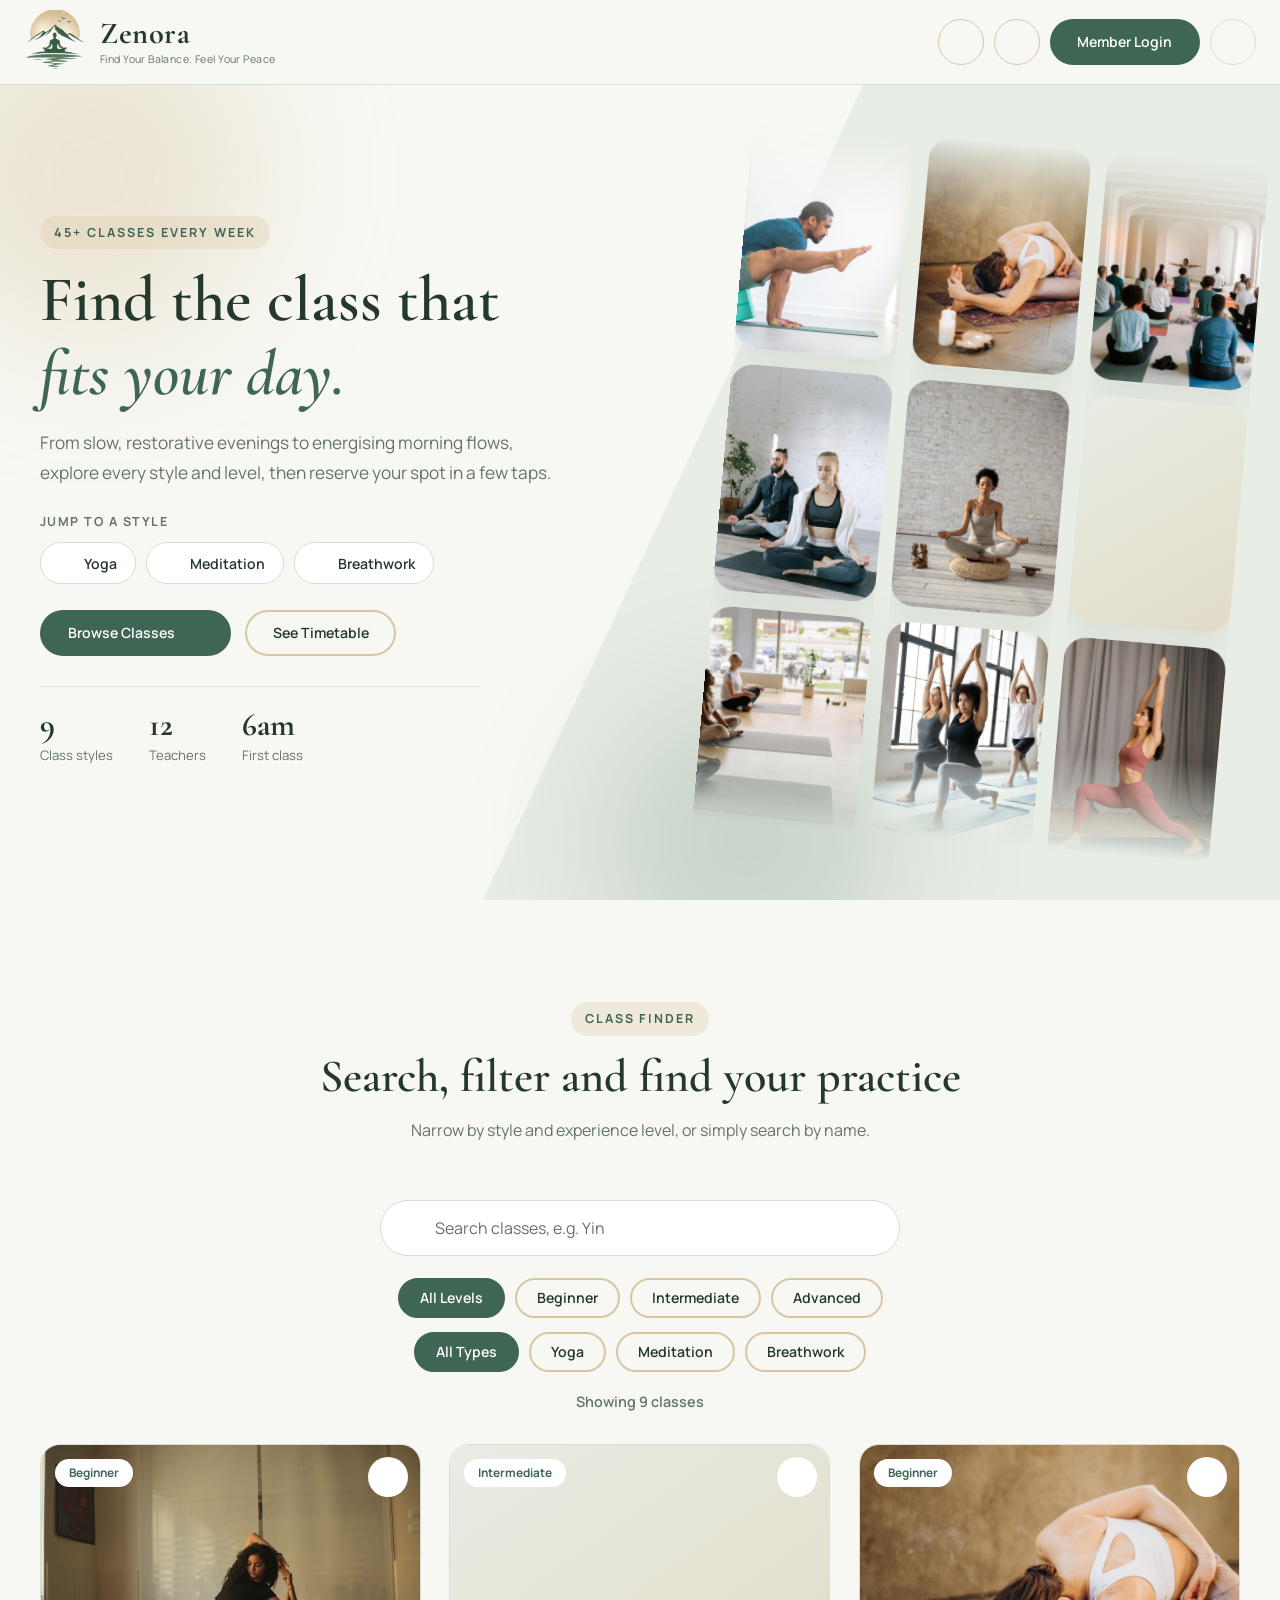
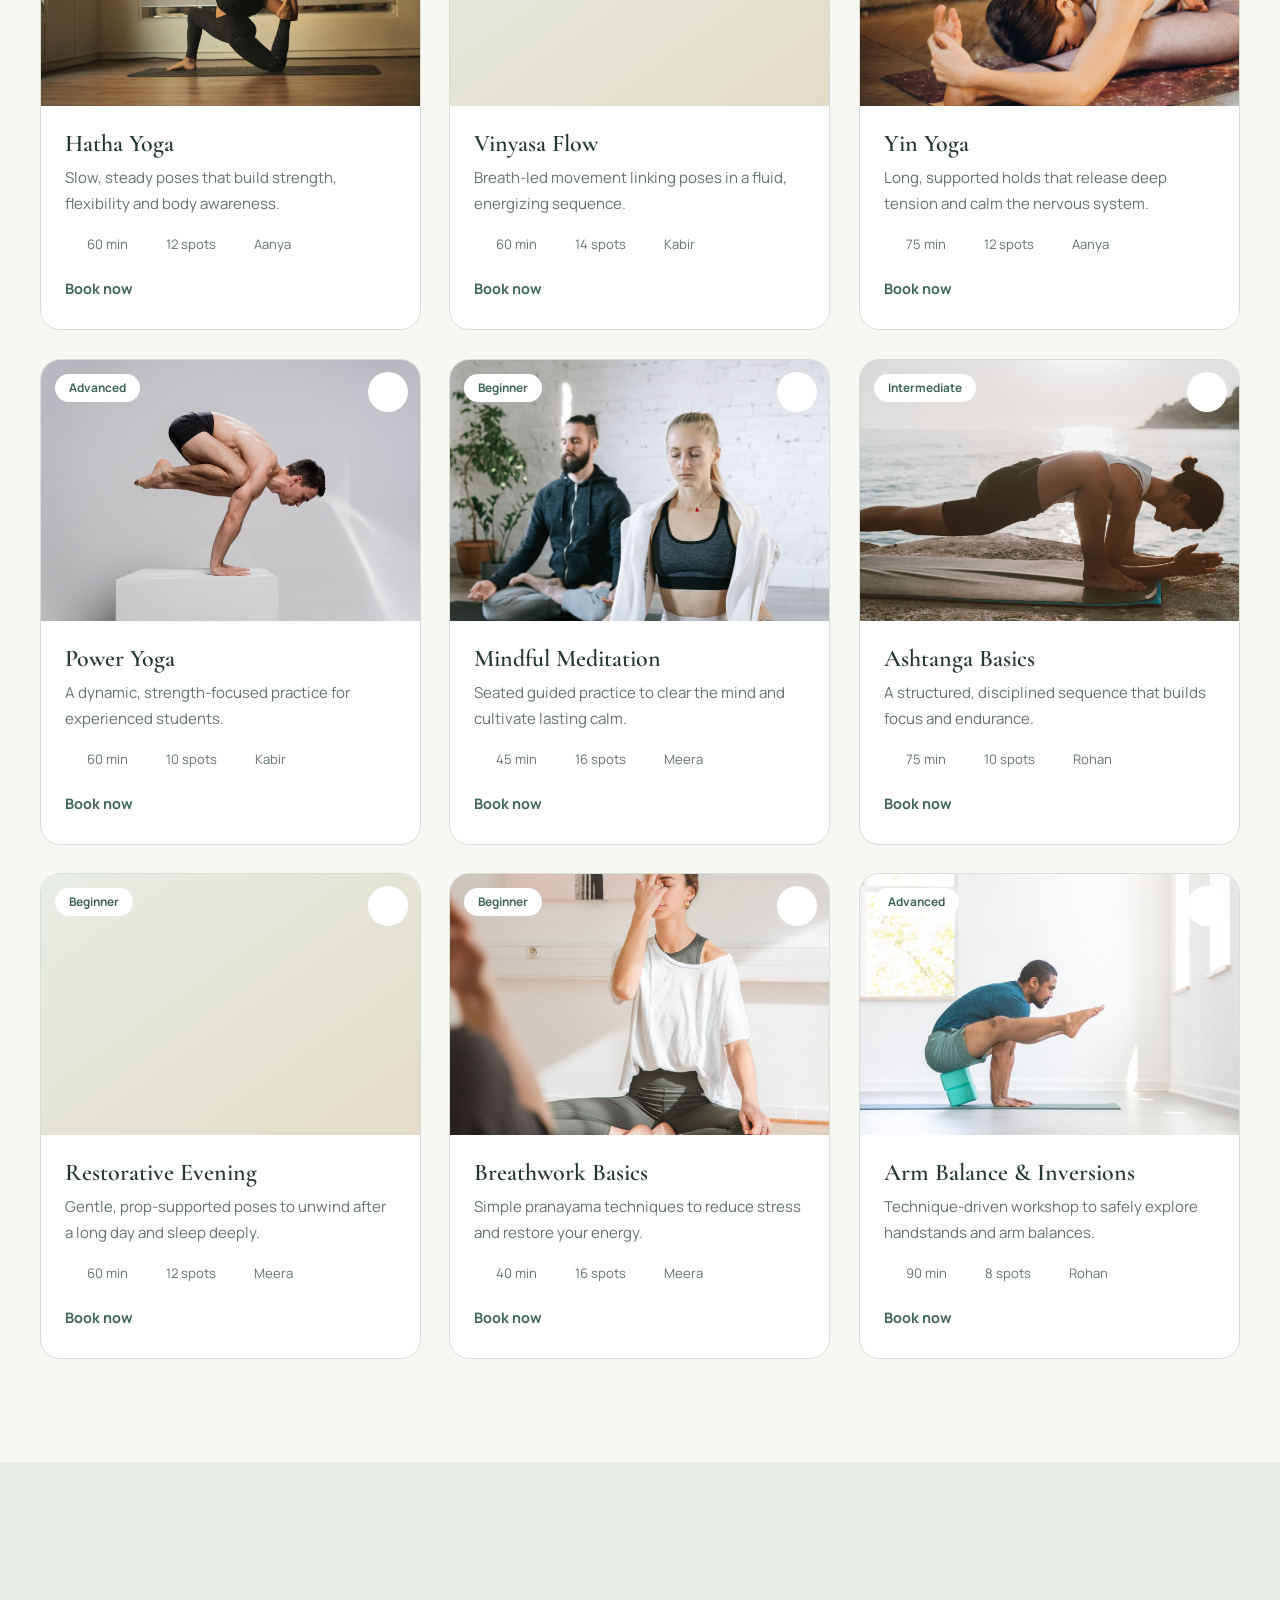
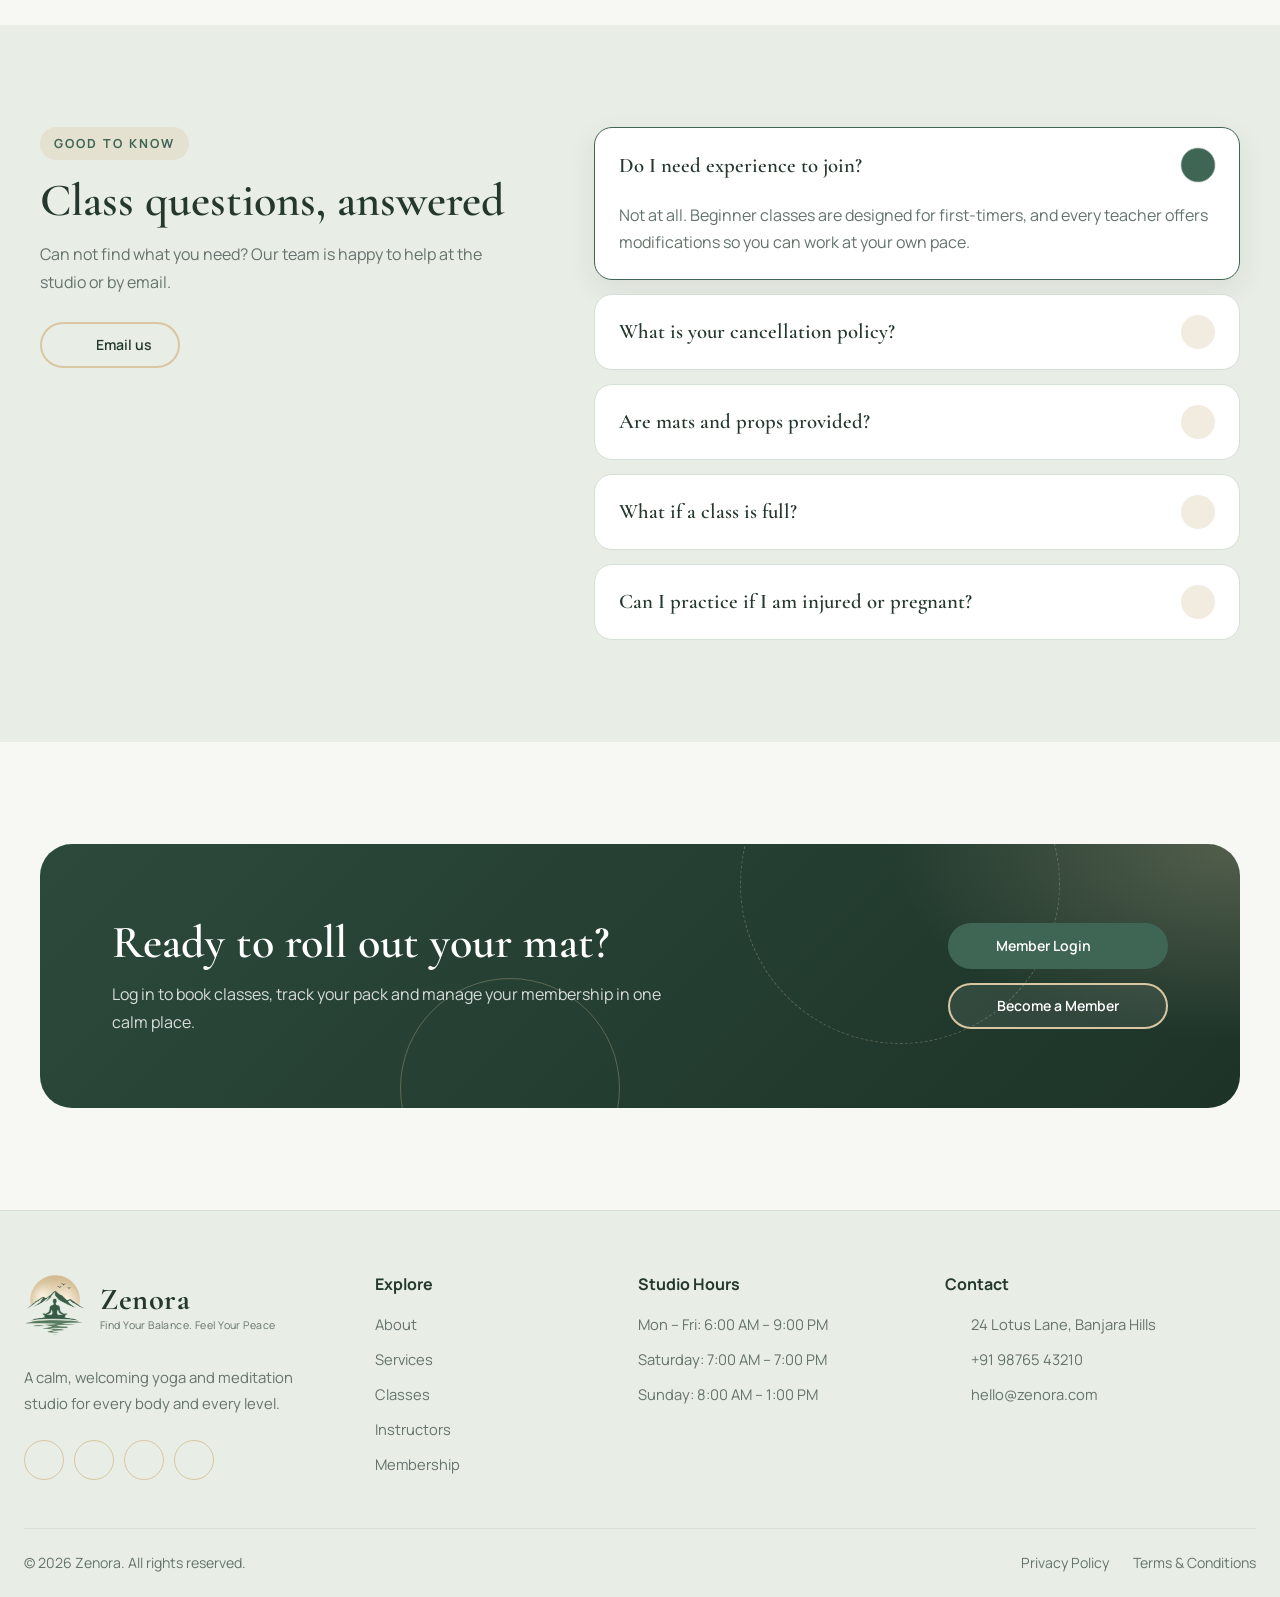
==== commit c8f0ac4a: "responsive updated" ====
--- a/classes.html
+++ b/classes.html
@@ -325,63 +325,7 @@
             </div>
         </section>
 
-        <!-- ================= 3. WEEKLY TIMETABLE ================= -->
-        <section class="section alt" id="timetable">
-            <div class="container">
-                <div class="section-head cl-reveal">
-                    <span class="eyebrow">Weekly Timetable</span>
-                    <h2>Pick a day, reserve your spot</h2>
-                    <p>Live availability for every session. Tap Book to hold your place.</p>
-                </div>
-
-                <div class="cl-days cl-reveal" id="clDays" role="tablist" aria-label="Days of the week"></div>
-
-                <div class="cl-table cl-reveal" id="clTable" aria-live="polite"></div>
-            </div>
-        </section>
-
-        <!-- ================= 4. CHOOSE BY GOAL ================= -->
-        <section class="section" id="goals">
-            <div class="container">
-                <div class="section-head cl-reveal">
-                    <span class="eyebrow">Choose by Goal</span>
-                    <h2>What do you want to feel today?</h2>
-                    <p>Not sure where to begin? Start with how you want to feel and we will point you to the right class.</p>
-                </div>
-                <div class="cl-goals">
-                    <article class="cl-goal cl-reveal">
-                        <img src="https://unsplash.com/photos/bHEoayA42qg/download?force=true&w=900" alt="Calm yoga space for relaxation" loading="lazy" onerror="this.style.display='none'" />
-                        <div class="cl-goal-shade"></div>
-                        <div class="cl-goal-content">
-                            <span class="cl-goal-icon"><i data-lucide="moon-star"></i></span>
-                            <h3>Relax &amp; Unwind</h3>
-                            <p>Yin, Restorative Evening and Breathwork to soften stress and sleep better.</p>
-                            <a href="#finder" class="cl-goal-link" data-goal="relax">View classes <i data-lucide="arrow-right" class="flip"></i></a>
-                        </div>
-                    </article>
-                    <article class="cl-goal cl-reveal" style="--d:.12s">
-                        <img src="https://unsplash.com/photos/ETKSPU06AGI/download?force=true&w=900" alt="Strong yoga pose for strength" loading="lazy" onerror="this.style.display='none'" />
-                        <div class="cl-goal-shade"></div>
-                        <div class="cl-goal-content">
-                            <span class="cl-goal-icon"><i data-lucide="dumbbell"></i></span>
-                            <h3>Build Strength</h3>
-                            <p>Power, Vinyasa and Ashtanga to build endurance, stability and heat.</p>
-                            <a href="#finder" class="cl-goal-link" data-goal="strength">View classes <i data-lucide="arrow-right" class="flip"></i></a>
-                        </div>
-                    </article>
-                    <article class="cl-goal cl-reveal" style="--d:.24s">
-                        <img src="https://unsplash.com/photos/5Io0sH2XEdk/download?force=true&w=900" alt="Quiet studio for focus and meditation" loading="lazy" onerror="this.style.display='none'" />
-                        <div class="cl-goal-shade"></div>
-                        <div class="cl-goal-content">
-                            <span class="cl-goal-icon"><i data-lucide="brain"></i></span>
-                            <h3>Focus &amp; Clarity</h3>
-                            <p>Mindful Meditation and Breathwork to quiet the mind and sharpen attention.</p>
-                            <a href="#finder" class="cl-goal-link" data-goal="focus">View classes <i data-lucide="arrow-right" class="flip"></i></a>
-                        </div>
-                    </article>
-                </div>
-            </div>
-        </section>
+
 
         <!-- ================= 5. YOUR FIRST CLASS ================= -->
         <section class="section alt" id="first-class">
--- a/classes.css
+++ b/classes.css
@@ -609,26 +609,7 @@
 }
 
 .cl-underline::after {
-    content: "";
-    position: absolute;
-    inset-inline: 0;
-    bottom: .02em;
-    height: .12em;
-    border-radius: 10px;
-    background: var(--secondary);
-    transform: scaleX(0);
-    transform-origin: left;
-    animation: clLine 1s var(--ease) 1s forwards;
-}
-
-[dir="rtl"] .cl-underline::after {
-    transform-origin: right;
-}
-
-@keyframes clLine {
-    to {
-        transform: scaleX(1);
-    }
+    content: none;
 }
 
 .cl-hero-lead {
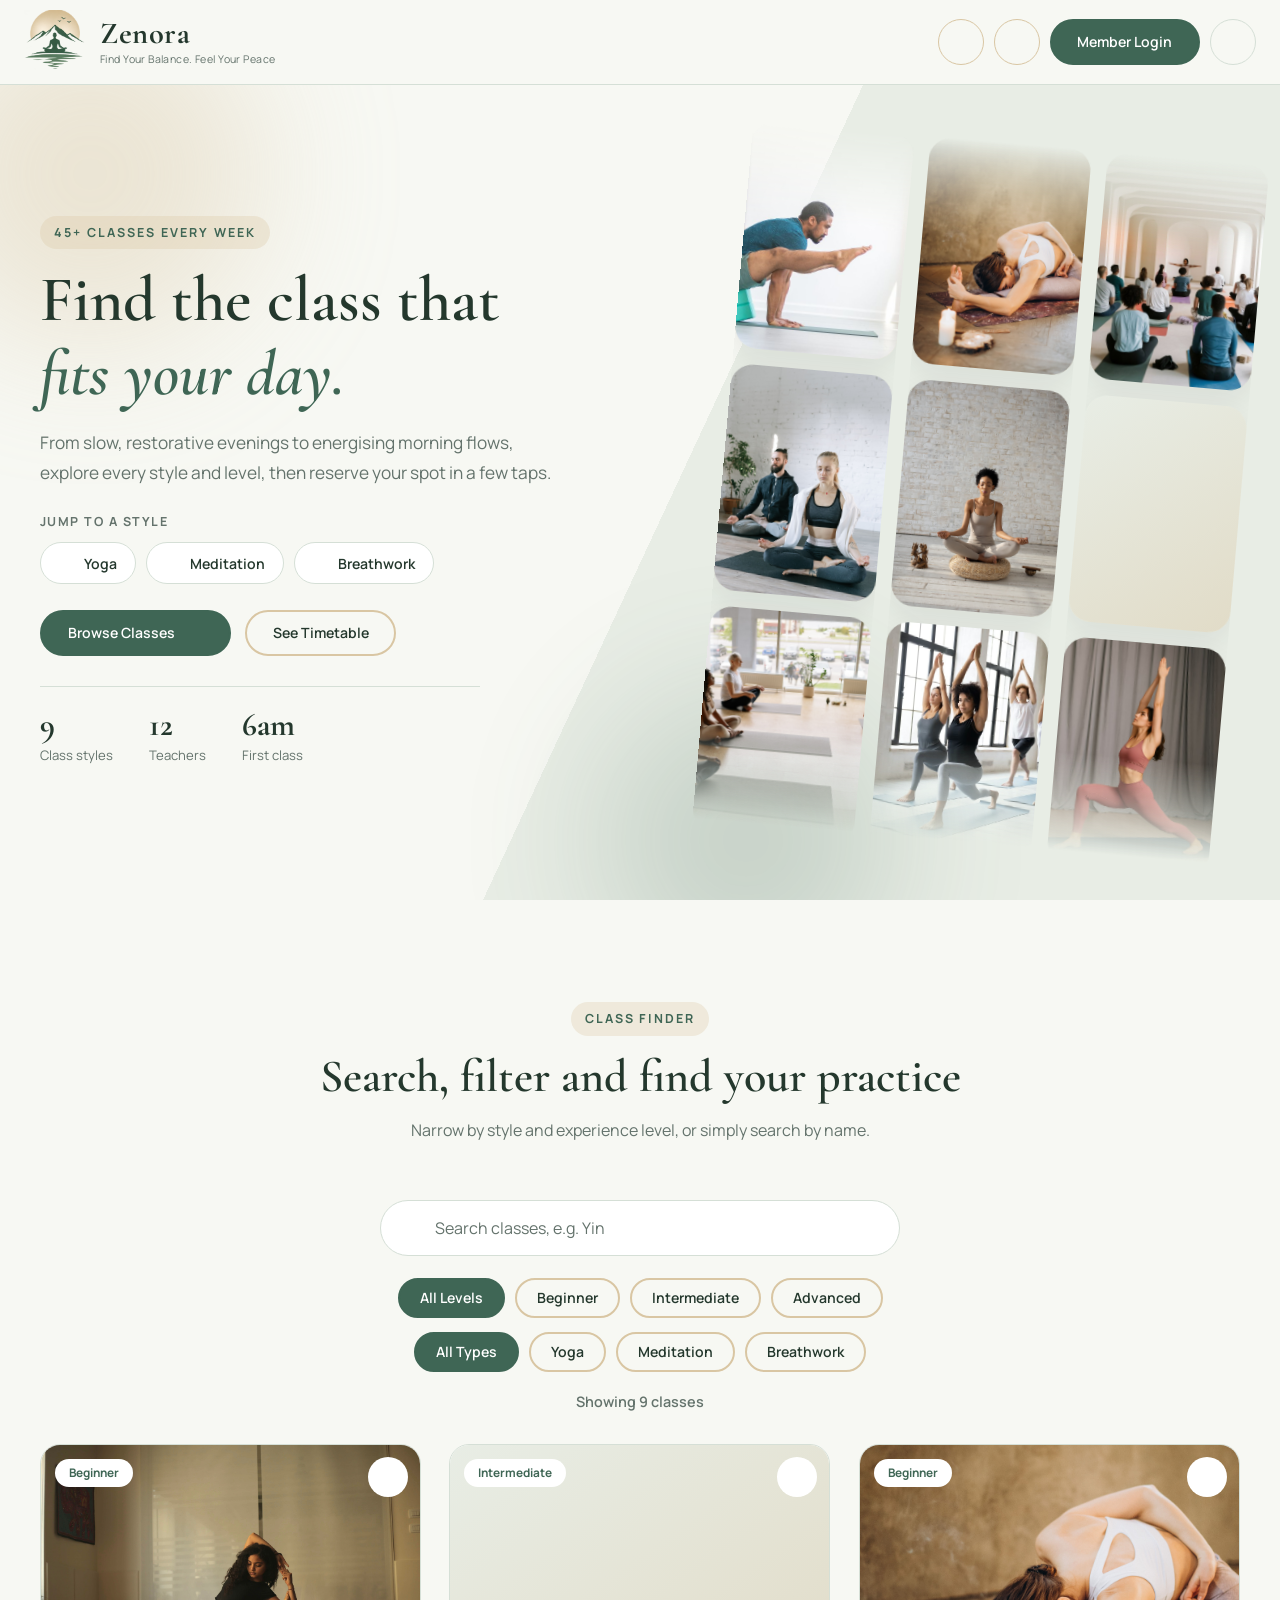
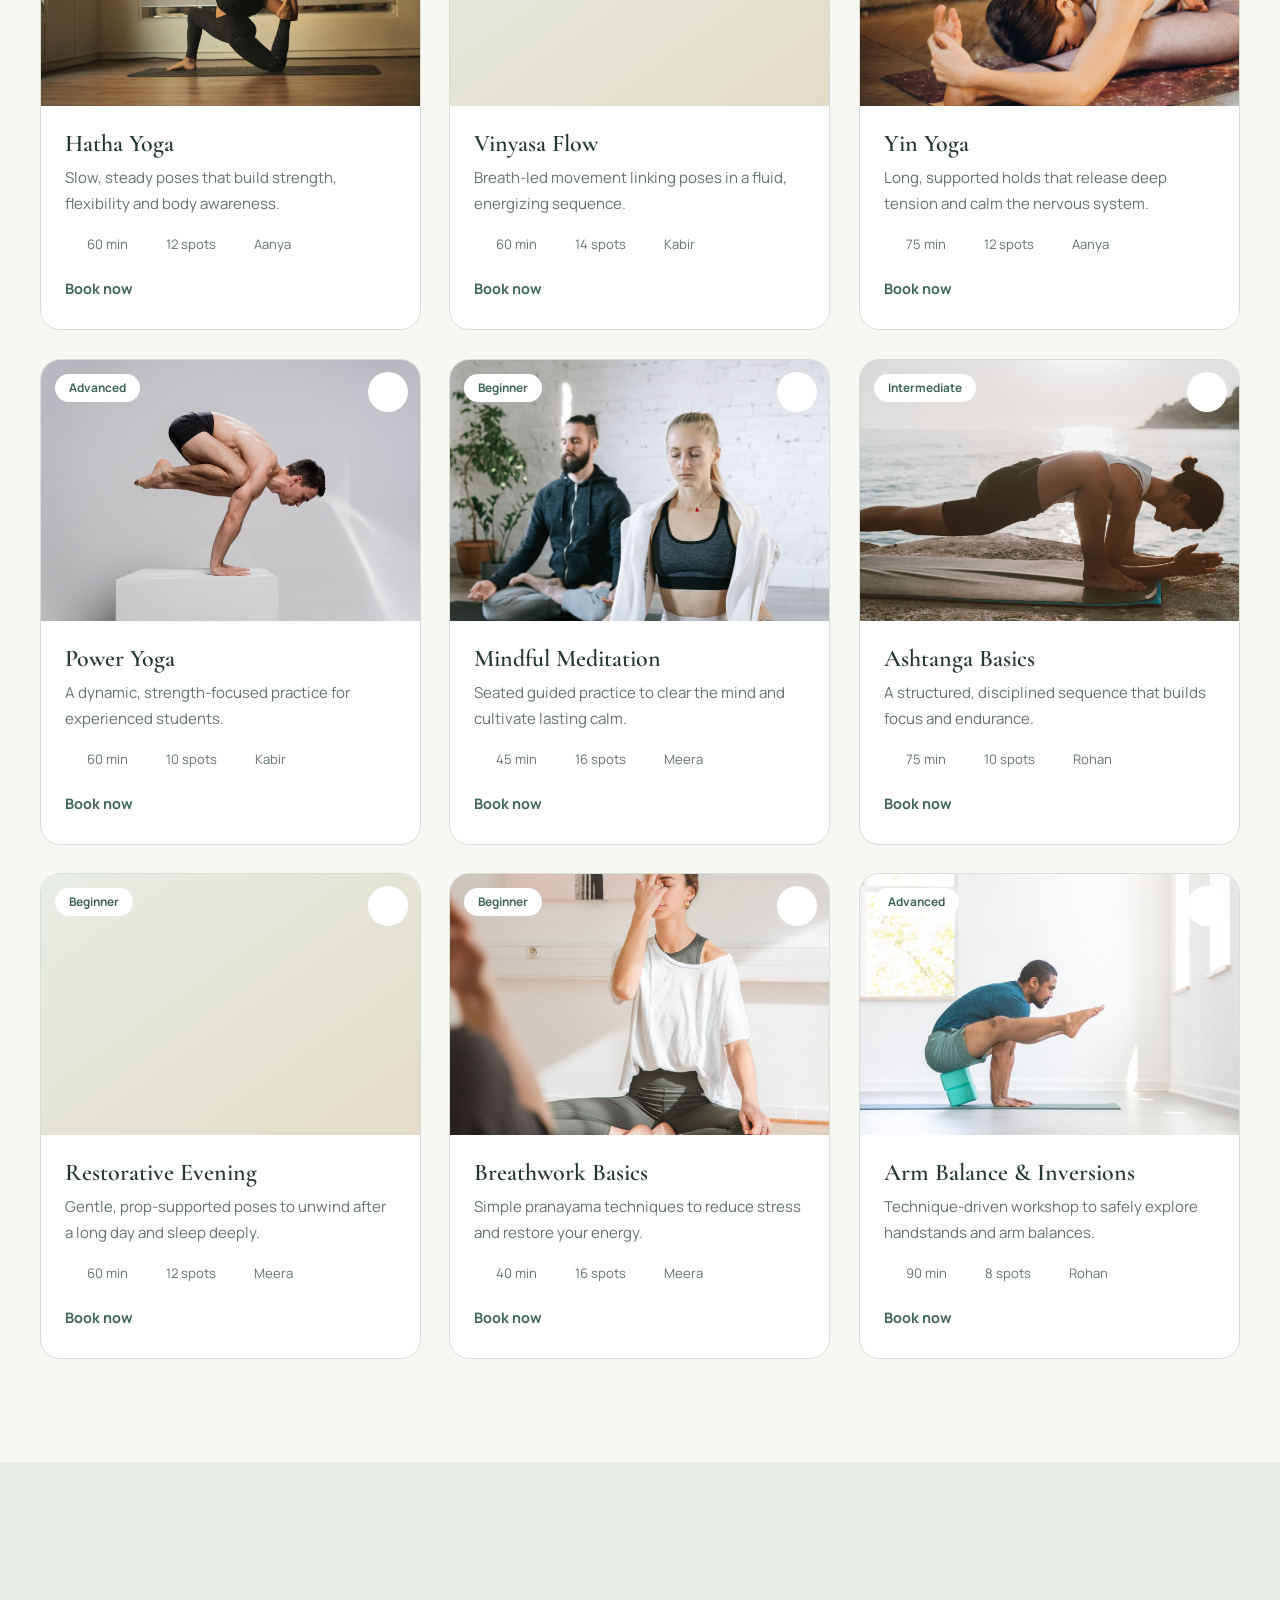
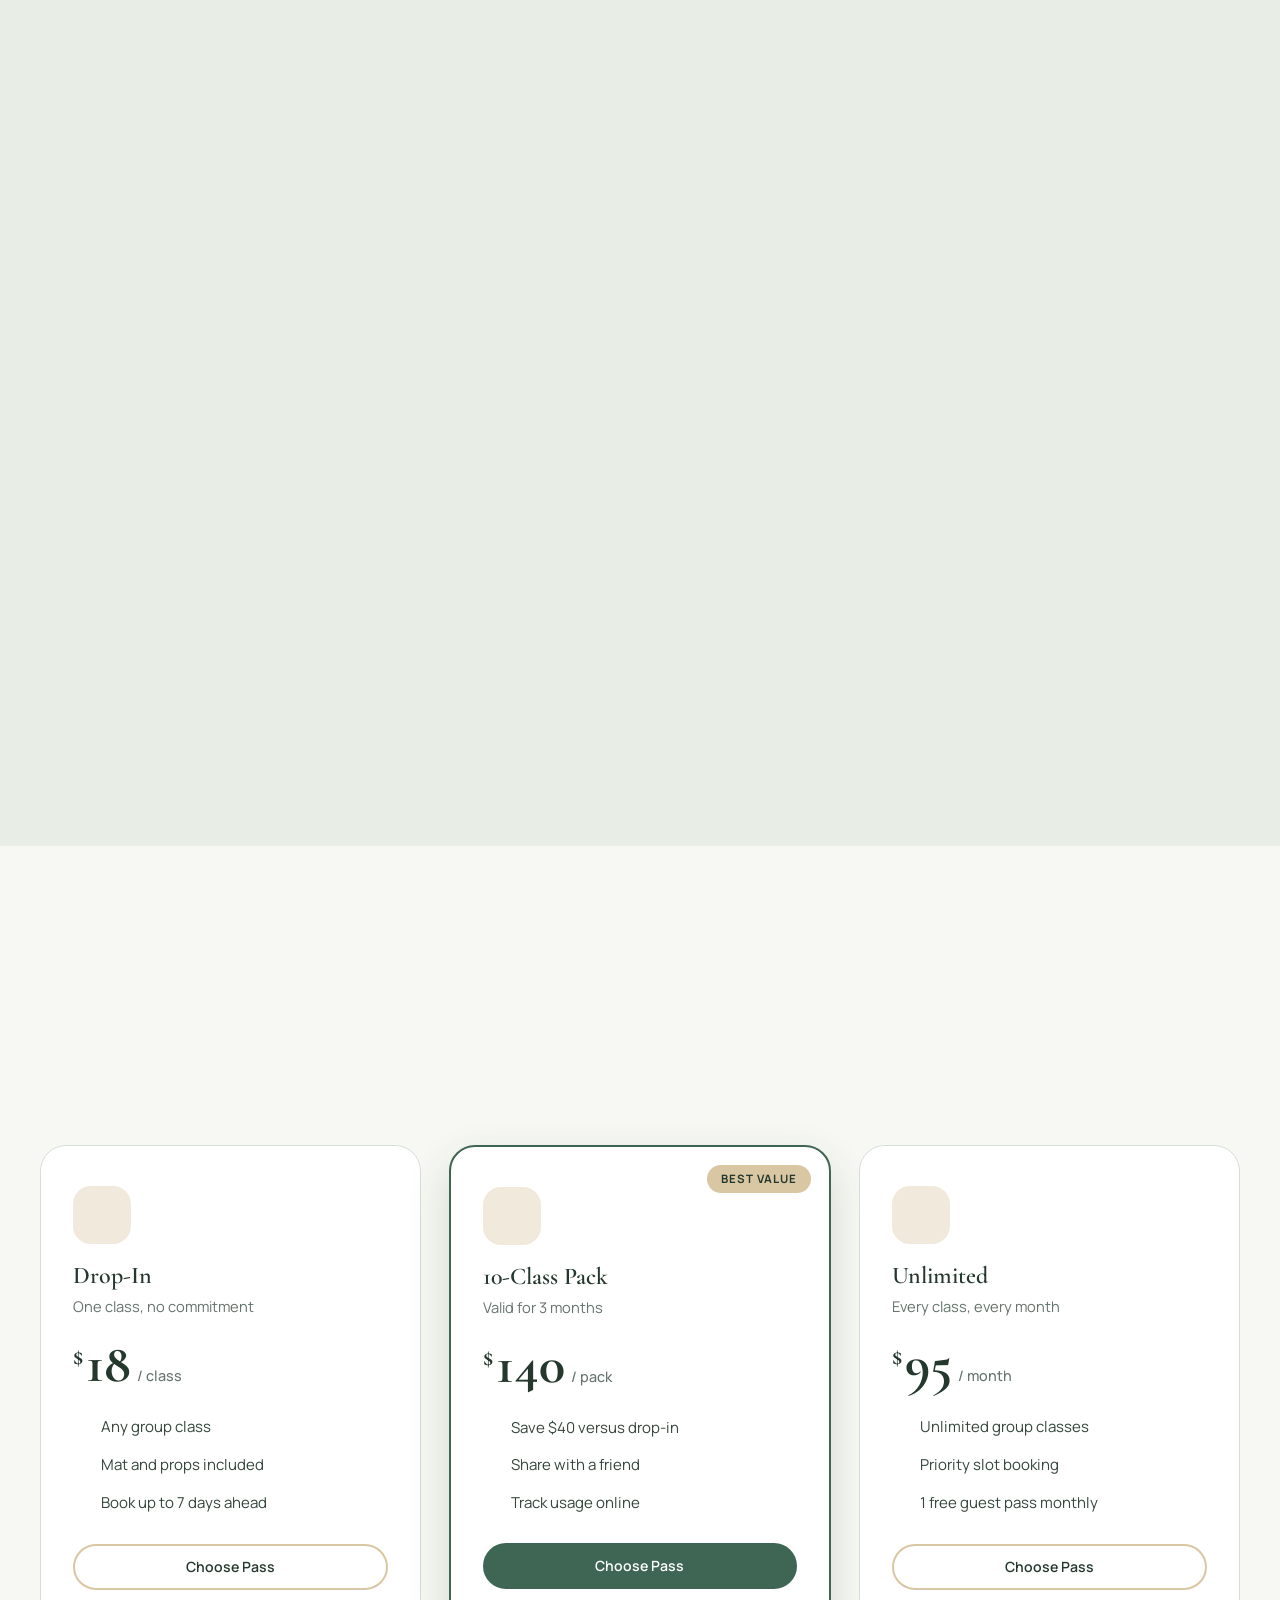
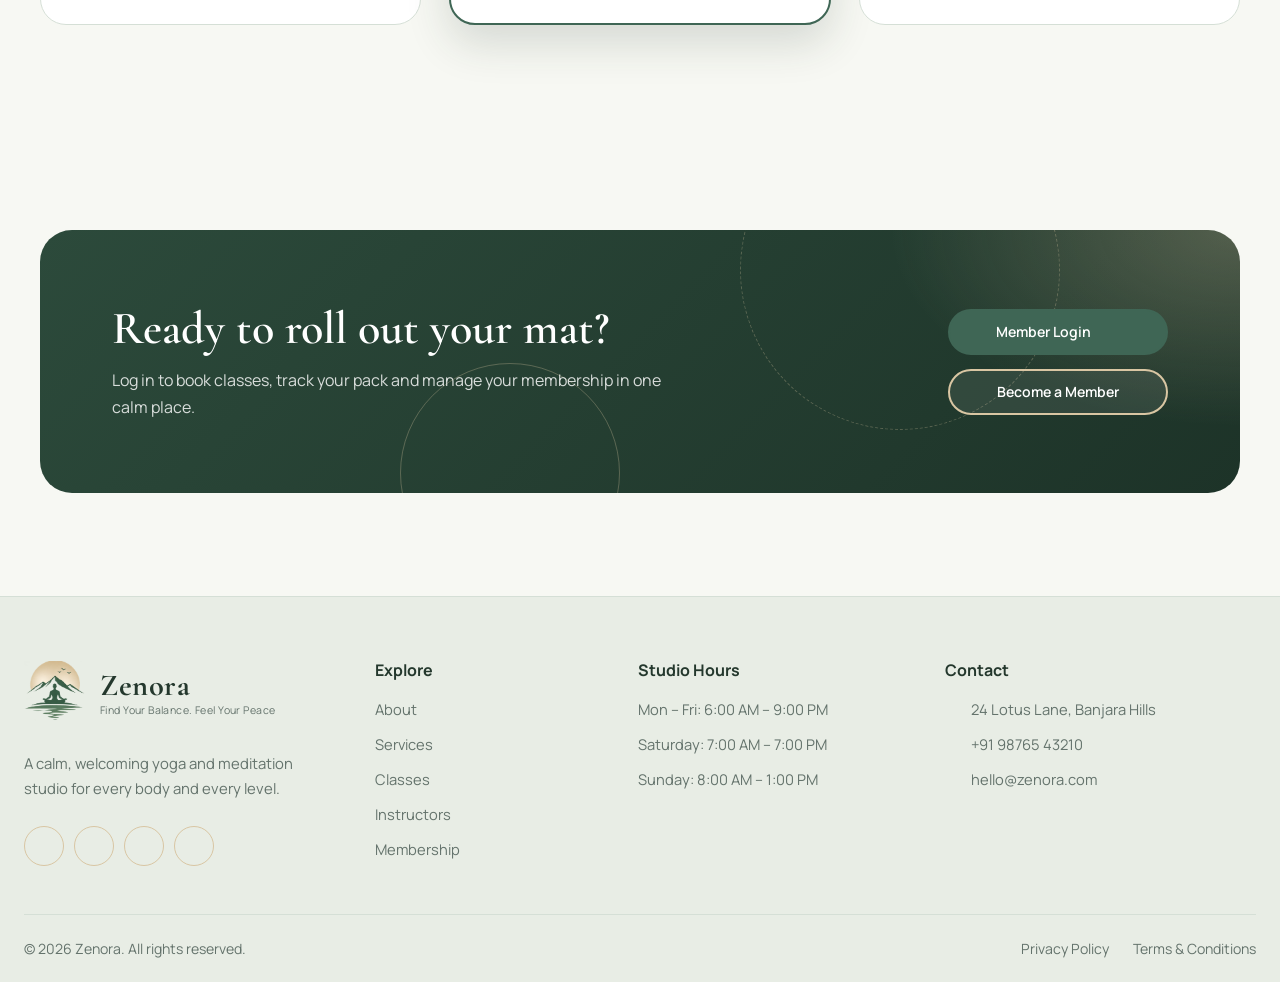
==== commit 0c4701d8: "responsive update" ====
--- a/classes.html
+++ b/classes.html
@@ -325,7 +325,63 @@
             </div>
         </section>
 
-
+        <!-- ================= 3. WEEKLY TIMETABLE ================= -->
+        <section class="section alt" id="timetable">
+            <div class="container">
+                <div class="section-head cl-reveal">
+                    <span class="eyebrow">Weekly Timetable</span>
+                    <h2>Pick a day, reserve your spot</h2>
+                    <p>Live availability for every session. Tap Book to hold your place.</p>
+                </div>
+
+                <div class="cl-days cl-reveal" id="clDays" role="tablist" aria-label="Days of the week"></div>
+
+                <div class="cl-table cl-reveal" id="clTable" aria-live="polite"></div>
+            </div>
+        </section>
+
+        <!-- ================= 4. CHOOSE BY GOAL ================= -->
+        <section class="section" id="goals">
+            <div class="container">
+                <div class="section-head cl-reveal">
+                    <span class="eyebrow">Choose by Goal</span>
+                    <h2>What do you want to feel today?</h2>
+                    <p>Not sure where to begin? Start with how you want to feel and we will point you to the right class.</p>
+                </div>
+                <div class="cl-goals">
+                    <article class="cl-goal cl-reveal">
+                        <img src="./images/relax.jpg" alt="Calm yoga space for relaxation" loading="lazy" onerror="this.style.display='none'" />
+                        <div class="cl-goal-shade"></div>
+                        <div class="cl-goal-content">
+                            <span class="cl-goal-icon"><i data-lucide="moon-star"></i></span>
+                            <h3>Relax &amp; Unwind</h3>
+                            <p>Yin, Restorative Evening and Breathwork to soften stress and sleep better.</p>
+                            <a href="#finder" class="cl-goal-link" data-goal="relax">View classes <i data-lucide="arrow-right" class="flip"></i></a>
+                        </div>
+                    </article>
+                    <article class="cl-goal cl-reveal" style="--d:.12s">
+                        <img src="./images/buildstrength.jpg" alt="Strong yoga pose for strength" loading="lazy" onerror="this.style.display='none'" />
+                        <div class="cl-goal-shade"></div>
+                        <div class="cl-goal-content">
+                            <span class="cl-goal-icon"><i data-lucide="dumbbell"></i></span>
+                            <h3>Build Strength</h3>
+                            <p>Power, Vinyasa and Ashtanga to build endurance, stability and heat.</p>
+                            <a href="#finder" class="cl-goal-link" data-goal="strength">View classes <i data-lucide="arrow-right" class="flip"></i></a>
+                        </div>
+                    </article>
+                    <article class="cl-goal cl-reveal" style="--d:.24s">
+                        <img src="./images/focus.jpg" alt="Quiet studio for focus and meditation" loading="lazy" onerror="this.style.display='none'" />
+                        <div class="cl-goal-shade"></div>
+                        <div class="cl-goal-content">
+                            <span class="cl-goal-icon"><i data-lucide="brain"></i></span>
+                            <h3>Focus &amp; Clarity</h3>
+                            <p>Mindful Meditation and Breathwork to quiet the mind and sharpen attention.</p>
+                            <a href="#finder" class="cl-goal-link" data-goal="focus">View classes <i data-lucide="arrow-right" class="flip"></i></a>
+                        </div>
+                    </article>
+                </div>
+            </div>
+        </section>
 
         <!-- ================= 5. YOUR FIRST CLASS ================= -->
         <section class="section alt" id="first-class">
@@ -422,41 +478,7 @@
             </div>
         </section>
 
-        <!-- ================= 7. FAQ ================= -->
-        <section class="section alt" id="faq">
-            <div class="container cl-faq-wrap">
-                <div class="cl-faq-intro cl-reveal">
-                    <span class="eyebrow">Good to Know</span>
-                    <h2>Class questions, answered</h2>
-                    <p>Can not find what you need? Our team is happy to help at the studio or by email.</p>
-                    <a href="mailto:hello@zenora.com" class="btn btn-secondary"><i data-lucide="mail"></i> Email us</a>
-                </div>
-
-                <div class="cl-faq cl-reveal" style="--d:.12s" id="clFaq">
-                    <div class="cl-faq-item open">
-                        <button class="cl-faq-q" aria-expanded="true"><span>Do I need experience to join?</span><i data-lucide="plus"></i></button>
-                        <div class="cl-faq-a"><div><p>Not at all. Beginner classes are designed for first-timers, and every teacher offers modifications so you can work at your own pace.</p></div></div>
-                    </div>
-                    <div class="cl-faq-item">
-                        <button class="cl-faq-q" aria-expanded="false"><span>What is your cancellation policy?</span><i data-lucide="plus"></i></button>
-                        <div class="cl-faq-a"><div><p>You can cancel free of charge up to 4 hours before class. Later cancellations or no-shows use one class from your pack.</p></div></div>
-                    </div>
-                    <div class="cl-faq-item">
-                        <button class="cl-faq-q" aria-expanded="false"><span>Are mats and props provided?</span><i data-lucide="plus"></i></button>
-                        <div class="cl-faq-a"><div><p>Yes. We provide mats, blocks, straps and bolsters for every class. You are welcome to bring your own mat too.</p></div></div>
-                    </div>
-                    <div class="cl-faq-item">
-                        <button class="cl-faq-q" aria-expanded="false"><span>What if a class is full?</span><i data-lucide="plus"></i></button>
-                        <div class="cl-faq-a"><div><p>Join the waitlist from the timetable. If a spot opens you will be notified instantly and can confirm in one tap.</p></div></div>
-                    </div>
-                    <div class="cl-faq-item">
-                        <button class="cl-faq-q" aria-expanded="false"><span>Can I practice if I am injured or pregnant?</span><i data-lucide="plus"></i></button>
-                        <div class="cl-faq-a"><div><p>Often yes, with care. Please speak to your teacher before class so they can suggest safe adaptations, and check with your doctor first.</p></div></div>
-                    </div>
-                </div>
-            </div>
-        </section>
-
+       
         <!-- ================= 8. CTA ================= -->
         <section class="cl-cta" id="join">
             <div class="container">
